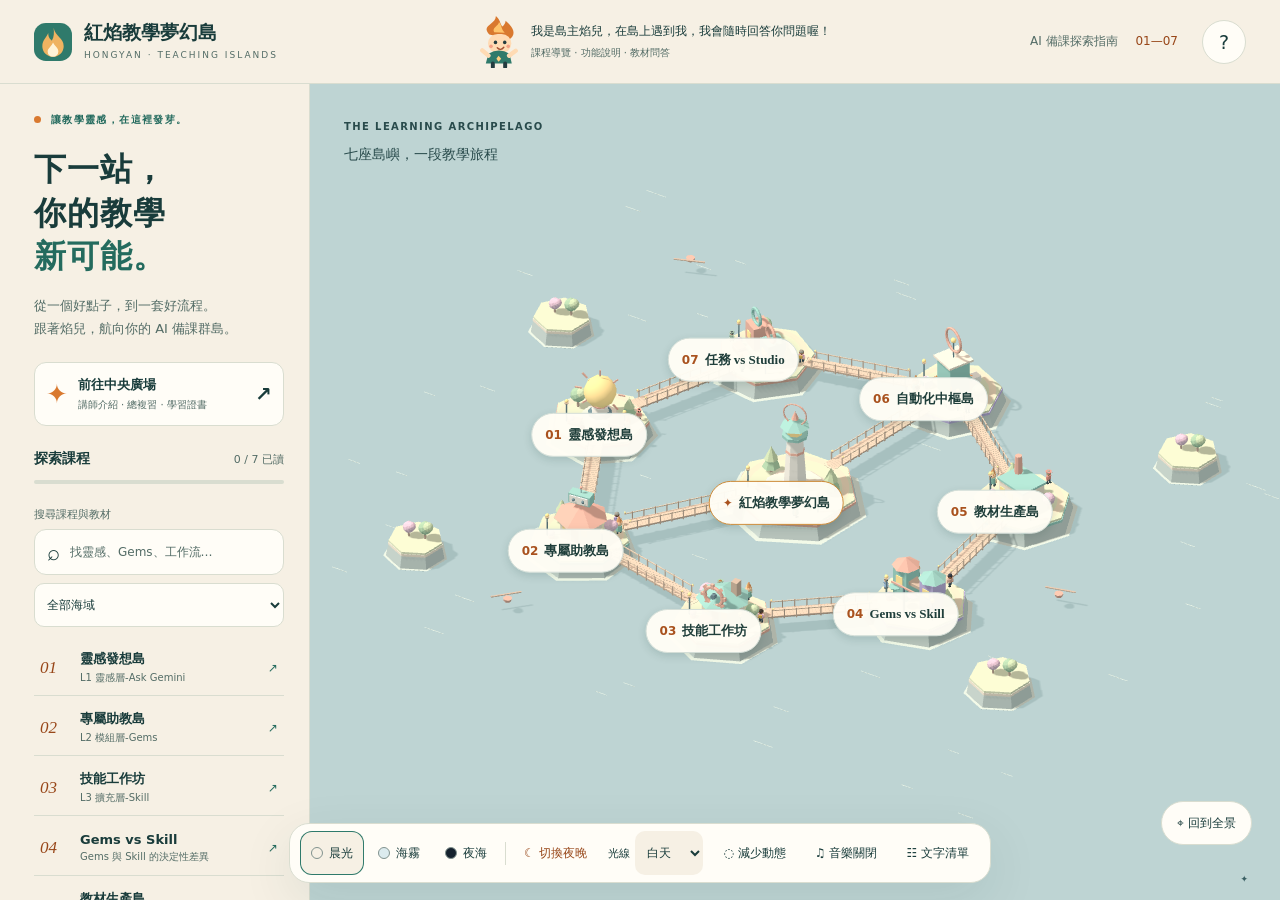
==== index.html @ a6116dcb "Move owner introduction to a non-interactive header note" ====
<!doctype html>
<html lang="zh-Hant" data-theme="morning">
<head><meta charset="utf-8"><meta name="viewport" content="width=device-width,initial-scale=1"><meta name="theme-color" content="#f6f0e4"><meta name="description" content="紅焰教學夢幻島：探索七座 AI 備課課程島，閱讀教材與完成測驗，從靈感走向自動化。"><title>紅焰教學夢幻島</title><link rel="icon" href="assets/flame.svg" type="image/svg+xml"><link rel="stylesheet" href="styles.css"><script type="importmap">{"imports":{"three":"./vendor/three.module.js"}}</script><script type="module" src="js/app.mjs"></script></head>
<body>
<a class="skip" href="#course-list">跳到課程清單</a>
<header class="header"><a class="brand" href="./" aria-label="紅焰教學夢幻島首頁"><img src="assets/flame.svg" alt="" width="38" height="38"><span>紅焰教學夢幻島<small>HONGYAN · TEACHING ISLANDS</small></span></a><div id="host-guide" class="header-host" role="note" aria-label="島主焰兒操作說明"><img src="assets/mascot.svg" alt="" width="44" height="54"><p class="host-description">我是島主焰兒，在島上遇到我，我會隨時回答你問題喔！<small>課程導覽 · 功能說明 · 教材問答</small></p></div><div class="header-actions"><span class="edition">AI 備課探索指南 <i>01—07</i></span><button id="help" class="icon-button" aria-label="操作說明">?</button></div></header>
<main class="workspace">
<aside class="rail"><div class="eyebrow"><span></span> 讓教學靈感，在這裡發芽。</div><h1>下一站，<br>你的教學<span>新可能。</span></h1><p class="intro">從一個好點子，到一套好流程。<br>跟著焰兒，航向你的 AI 備課群島。</p><button class="center-entry" data-course="center"><span class="entry-symbol">✦</span><span>前往中央廣場<small>講師介紹 · 總複習 · 學習證書</small></span><b>↗</b></button>
<div class="rail-heading"><h2>探索課程</h2><span id="read-count">0 / 7 已讀</span></div><div class="progress-track"><span id="progress-fill"></span></div>
<label class="search-label" for="search">搜尋課程與教材</label><div class="search-box"><span aria-hidden="true">⌕</span><input id="search" type="search" placeholder="找靈感、Gems、工作流…" autocomplete="off"></div><label class="sr-only" for="group">篩選海域</label><select id="group"><option value="">全部海域</option><option>靈感與助教</option><option>技能與選擇</option><option>生產與自動化</option></select>
<nav id="course-list" aria-label="課程清單" tabindex="-1"><p>正在整理航線…</p></nav><p id="search-status" class="small" role="status"></p><footer class="rail-footer"><span>© 紅焰教學</span><a href="https://www.facebook.com/moodlela" target="_blank" rel="noopener noreferrer">與紅焰聯繫 ↗</a></footer></aside>
<section class="map" aria-label="互動 3D 課程群島"><div class="map-heading"><span class="eyebrow">THE LEARNING ARCHIPELAGO</span><p>七座島嶼，一段教學旅程</p></div><div id="scene"><div id="map-status" role="status">正在升起你的教學群島…</div></div><button id="overview" class="overview">⌖ 回到全景</button><div class="map-coordinate" aria-hidden="true">EXPLORE / CREATE / CONNECT <span>✦</span></div></section>
</main>
<div class="dock" aria-label="顯示與聲音設定"><div class="theme-switch" role="group" aria-label="底色主題"><button data-theme="morning" aria-pressed="true"><i style="background:#f6f0e4"></i>晨光</button><button data-theme="mist" aria-pressed="false"><i style="background:#dcebee"></i>海霧</button><button data-theme="night" aria-pressed="false"><i style="background:#16222e"></i>夜海</button></div><span class="dock-divider"></span><label class="light-label"><span>光線</span><select id="lighting" aria-label="晝夜光線"><option value="day">白天</option><option value="dusk">黃昏</option><option value="night">夜晚</option></select></label><button id="motion" aria-pressed="false">◌ 減少動態</button><button id="music" aria-pressed="false">♫ 音樂關閉</button><button id="list-view">☷ 文字清單</button></div>
<div id="panel-scrim" hidden></div><section id="panel" role="dialog" aria-modal="true" aria-labelledby="panel-title" hidden><header class="panel-header"><div><span id="panel-kicker" class="eyebrow"></span><h2 id="panel-title"></h2></div><button id="close-panel" class="icon-button" aria-label="關閉課程面板">✕</button></header><p id="panel-intro"></p><div id="tabs" class="tabs" role="tablist" aria-label="課程內容"></div><div id="panel-content" tabindex="0"></div></section>
<dialog id="help-dialog"><button class="dialog-close icon-button" aria-label="關閉操作說明">✕</button><img src="assets/mascot.svg" width="82" alt="焰兒"><h2>嗨，我是焰兒！</h2><p>選一座島，閱讀教材，再試試隨堂測驗。你也可以從課程清單找到全部內容。</p><ul><li>滑鼠拖曳旋轉、滾輪縮放；手機用雙指縮放。</li><li>按 Esc 關閉面板，Tab 移動焦點，Enter 選取。</li><li>每課已讀、測驗達 75%，完成七課即可取得紀念證書。</li><li>進度與姓名只存在這個瀏覽器。清除瀏覽資料會刪除記錄。</li></ul><p class="notice">工具名稱與操作說明依提供教材保留原稿，未另行查證現行版本。</p></dialog>
<dialog id="certificate-dialog"><button class="dialog-close icon-button" aria-label="關閉證書">✕</button><div id="certificate-sheet"></div><div class="certificate-actions"><button id="download-certificate" class="primary">下載證書 SVG</button><button id="print-certificate">列印／另存 PDF</button></div></dialog>
<div id="toast" role="status" aria-live="polite"></div><noscript><div class="noscript">此瀏覽器未啟用 JavaScript。<a href="content.html">開啟完整文字教材</a>。</div></noscript>
</body></html>
---- styles.css ----
@charset "UTF-8";
:root{--bg:#f6f0e4;--surface:#fffdf7;--ink:#193c3b;--muted:#536c66;--line:#d9ddd0;--primary:#2f7a6b;--accent:#a9521e;--water:#bed4d3;--shadow:0 16px 52px #183d3b18;font-family:"Noto Sans TC","Microsoft JhengHei",system-ui,sans-serif;color:var(--ink);background:var(--bg);font-size:15px;color-scheme:light}
html[data-theme=mist]{--bg:#dcebee;--surface:#f5fbfb;--ink:#163c43;--muted:#4c6970;--line:#bed3d7;--water:#b0cccf}
html[data-theme=night]{--bg:#16222e;--surface:#233445;--ink:#f3f1e8;--muted:#c0cfd3;--line:#465c6c;--primary:#9ed8c6;--accent:#ffbd81;--water:#193f76;color-scheme:dark}
*{box-sizing:border-box}body{margin:0}button,input,select,textarea{font:inherit;color:inherit}button,select{min-height:44px}button,a,input,select,textarea{touch-action:manipulation}button{cursor:pointer;border:1px solid var(--line);background:var(--surface);border-radius:12px;padding:10px 15px;transition:background .16s,box-shadow .16s}button:hover{box-shadow:0 3px 12px #183d3b1c;background:var(--bg)}button:focus-visible,a:focus-visible,input:focus-visible,select:focus-visible,textarea:focus-visible,summary:focus-visible{outline:3px solid var(--accent);outline-offset:3px}button:disabled{opacity:.55;cursor:not-allowed}a{color:var(--primary);text-underline-offset:4px}h1,h2,h3,p{margin-top:0}h1,h2,.island-label{font-family:"LXGW WenKai TC","DFKai-SB","KaiTi","Microsoft JhengHei",serif}h1{font-size:36px;line-height:1.36;letter-spacing:1px;margin:21px 0 15px}h1 span{color:var(--primary)}h2{font-size:24px}h3{font-size:18px}p,li{line-height:1.8}small{display:block}button.primary{background:var(--primary);color:var(--surface);border-color:transparent;font-weight:700}html[data-theme=night] button.primary{color:#16222e}.small{font-size:12px;color:var(--muted)}.eyebrow{font-size:10px;font-weight:800;letter-spacing:1.4px;color:var(--primary)}.eyebrow>span{display:inline-block;width:7px;height:7px;background:#d9792f;border-radius:100%;margin-right:5px}.header{height:84px;padding:0 34px;display:flex;align-items:center;justify-content:space-between;border-bottom:1px solid var(--line);position:relative;z-index:3;background:var(--bg)}.brand{display:flex;gap:12px;align-items:center;text-decoration:none;color:var(--ink);font-size:19px;font-weight:800}.brand small{font:9px/2 system-ui;letter-spacing:2px;color:var(--muted)}.header-actions{display:flex;align-items:center;gap:24px}.edition{font-size:12px;color:var(--muted)}.edition i{font-style:normal;margin-left:14px;color:var(--accent)}.icon-button{width:44px;height:44px;padding:0;border-radius:50%;font-size:19px;flex-shrink:0}.workspace{display:grid;grid-template-columns:310px minmax(0,1fr);min-height:calc(100dvh - 84px);padding-bottom:90px}.rail{padding:29px 25px 12px 34px;z-index:2;background:var(--bg);border-right:1px solid var(--line)}.intro{font-size:13px;color:var(--muted)}.center-entry{display:flex;align-items:center;gap:10px;width:100%;text-align:left;padding:13px 11px;border:1px solid var(--line);margin:22px 0}.entry-symbol{font-size:26px;color:var(--accent)}.center-entry span:nth-child(2){flex:1;font-size:13px;font-weight:700}.center-entry small{font-size:10px;color:var(--muted);margin-top:4px;font-weight:400}.center-entry b{font-size:20px}.rail-heading{display:flex;align-items:center;justify-content:space-between;margin-top:24px}.rail-heading h2{font-family:inherit;font-size:14px;margin:0}.rail-heading>span{font-size:11px;color:var(--muted)}.progress-track{height:4px;background:var(--line);border-radius:6px;margin:12px 0 20px;overflow:hidden}.progress-track span{display:block;height:100%;background:#d9792f;width:0;transition:width .3s}.search-label{font-size:11px;color:var(--muted)}.search-box{display:flex;align-items:center;background:var(--surface);border:1px solid var(--line);border-radius:12px;margin:7px 0 8px;padding:0 12px;gap:8px}.search-box span{font-size:22px}.search-box input{min-height:44px;min-width:0;width:100%;border:0;background:transparent;font-size:12px;outline-offset:0}select{width:100%;border:1px solid var(--line);background:var(--surface);border-radius:10px;padding:8px;font-size:12px}#course-list{margin-top:13px}.course-entry{display:flex;width:100%;text-align:left;align-items:center;gap:11px;margin:4px 0;padding:8px 6px;border:0;background:transparent;border-bottom:1px solid var(--line);border-radius:0;min-height:56px}.course-entry .num{width:29px;color:var(--accent);font:italic 17px Georgia}.course-entry .course-name{font-size:13px;font-weight:700;flex:1}.course-entry small{font-size:10px;color:var(--muted);font-weight:400;margin-top:3px}.course-entry .visited{font-size:12px;color:var(--primary)}.rail-footer{display:flex;justify-content:space-between;font-size:10px;color:var(--muted);margin-top:20px}.rail-footer a{font-size:10px}.map{position:relative;min-height:640px;background:var(--water);overflow:hidden}.map-heading{position:absolute;top:32px;left:34px;z-index:1;pointer-events:none}.map-heading p{font-size:14px;margin:8px 0;color:#294b4c}.map-heading .eyebrow{color:#294b4c}html[data-theme=night] .map-heading p,html[data-theme=night] .map-heading .eyebrow{color:#e7edf0}#scene{position:absolute;inset:0}#scene canvas{display:block;touch-action:none}.map-guide{position:absolute;bottom:44px;left:28px;display:flex;gap:8px;align-items:center;z-index:1;pointer-events:none}.map-guide p{font-size:12px;background:var(--surface);padding:10px 15px;border-radius:16px;margin:0;box-shadow:var(--shadow)}.map-guide small{font-size:10px;color:var(--muted)}.overview{position:absolute;bottom:55px;right:28px;z-index:1;border-radius:30px;font-size:12px}.map-coordinate{position:absolute;bottom:16px;left:34px;right:30px;font:9px system-ui;letter-spacing:2px;color:#395e62;display:flex;justify-content:space-between}html[data-theme=night] .map-coordinate{color:#d8e5ef}#map-status{position:absolute;left:20px;right:20px;top:46%;text-align:center;z-index:1;color:var(--ink);font-size:14px;background:var(--surface);border-radius:18px;padding:18px}.island-label{min-height:44px;padding:9px 13px;white-space:nowrap;background:#fffdf5f5;color:#203f3b;border:1px solid #d4ded7;border-radius:28px;box-shadow:0 3px 8px #143d3926;font-size:13px;font-weight:800;pointer-events:auto;position:relative}.island-label b{color:#a9521e;font-family:system-ui;font-size:12px;margin-right:6px}.island-label.selected{background:#2f7a6b;color:#fff;box-shadow:0 0 0 4px #fff8}.island-label.selected b{color:#ffe1a2}.island-label.center{border-color:#cd8b3a}.dock{position:fixed;bottom:17px;left:50%;transform:translateX(-50%);display:flex;align-items:center;gap:7px;padding:7px 10px;background:var(--surface);border:1px solid var(--line);border-radius:20px;z-index:4;box-shadow:var(--shadow);white-space:nowrap}.dock button{border:0;background:transparent;font-size:12px;padding:8px 11px;min-height:44px}.dock button[aria-pressed=true]{background:var(--bg);box-shadow:inset 0 0 0 1px var(--primary)}.theme-switch{display:flex;gap:3px}.theme-switch i{display:inline-block;width:12px;height:12px;border:1px solid #81928e;border-radius:50%;vertical-align:middle;margin-right:6px}.dock-divider{height:23px;width:1px;background:var(--line)}.light-label{display:flex;align-items:center;gap:5px;font-size:11px;padding:0 3px}.light-label select{width:68px;border:0;background:var(--bg)}.dock #day-toggle{color:var(--accent)}#panel-scrim{position:fixed;inset:0;background:#122a3355;z-index:9;backdrop-filter:blur(3px)}#panel{position:fixed;right:18px;top:18px;bottom:18px;width:min(640px,calc(100% - 36px));z-index:10;background:var(--surface);box-shadow:0 20px 90px #102c3e44;border:1px solid var(--line);border-radius:25px;padding:24px;display:flex;flex-direction:column;overflow:hidden}#panel[hidden],#panel-scrim[hidden]{display:none}.panel-header{display:flex;align-items:flex-start;gap:15px;justify-content:space-between}.panel-header h2{margin:9px 0 10px;font-size:28px}#panel-intro{font-size:13px;color:var(--muted);margin-bottom:16px;flex-shrink:0}.tabs{display:flex;border-bottom:1px solid var(--line);flex-shrink:0;margin-bottom:8px}.tabs button{flex:1;border:0;border-radius:0;background:transparent;font-size:14px}.tabs button[aria-selected=true]{color:var(--primary);border-bottom:3px solid var(--primary);font-weight:800}#panel-content{overflow-y:auto;overscroll-behavior:contain;flex:1;padding:17px 5px 35px;scrollbar-gutter:stable}.content-block{padding:17px 0;border-bottom:1px solid var(--line);scroll-margin-top:10px}.content-block h3{margin-bottom:10px}.content-block p{font-size:14px;margin:0}.notice{background:var(--bg);border-left:3px solid var(--accent);border-radius:3px 12px 12px 3px;padding:13px 15px;font-size:12px;line-height:1.8;margin:12px 0 20px}.tag{display:inline-block;color:var(--accent);font-size:11px;margin-bottom:8px}.content-links{list-style:none;padding:0;margin:14px 0}.content-links a{display:block;border:1px solid var(--line);border-radius:10px;padding:12px 14px;margin:7px 0;font-size:13px;min-height:44px}.prompt{background:var(--bg);border:1px solid var(--line);border-radius:14px;padding:15px;margin:14px 0}.prompt pre{font:12px/1.9 "Microsoft JhengHei",sans-serif;white-space:pre-wrap;word-break:break-word;margin:0 0 10px}.prompt button{font-size:12px}.action-row{display:flex;flex-wrap:wrap;gap:9px;margin-top:20px}.worksheet-label{display:block;margin:20px 0;font-size:14px;line-height:1.8}.worksheet-label textarea{display:block;resize:vertical;width:100%;min-height:110px;padding:12px;border:1px solid var(--line);background:var(--bg);border-radius:12px;margin-top:10px;font-size:14px}.quiz-question{border:1px solid var(--line);border-radius:16px;padding:18px;margin:15px 0}.quiz-question legend{font-size:14px;font-weight:700;padding:0 6px}.option{display:flex;align-items:flex-start;gap:9px;padding:12px 8px;margin:3px 0;font-size:13px;line-height:1.6;border-radius:8px;cursor:pointer;min-height:44px}.option:hover{background:var(--bg)}.option input{margin-top:4px;accent-color:var(--primary);width:17px;height:17px;flex-shrink:0}.answer-explanation{background:var(--bg);padding:12px;border-radius:10px;font-size:13px;margin-top:10px}.answer-explanation.bad{border-left:3px solid #ad4c37}.answer-explanation.good{border-left:3px solid var(--primary)}.quiz-result{padding:18px;background:var(--bg);border:1px solid var(--line);border-radius:13px;font-weight:700}.speaker{display:grid;grid-template-columns:135px 1fr;gap:20px;margin:20px 0}.speaker img{width:100%;border-radius:18px}.speaker h3{margin:4px 0 8px;font-size:24px}.speaker p{font-size:13px}.speaker-detail h4{color:var(--primary);margin-bottom:8px}.speaker-detail p,.speaker-detail li{font-size:13px}.speaker-detail ul{padding-left:20px}.progress-item{display:flex;align-items:center;justify-content:space-between;gap:10px;padding:12px 0;border-bottom:1px solid var(--line);font-size:13px}.progress-item small{color:var(--muted);font-size:11px}.progress-item button{font-size:12px}.certificate-box{border:1px solid var(--line);border-radius:14px;padding:17px;margin:22px 0}.certificate-box input{min-height:44px;border:1px solid var(--line);border-radius:9px;padding:10px;width:100%;background:var(--bg);margin:10px 0}.danger{color:#ad4c37}html[data-theme=night] .danger{color:#ffb3a2}table{border-collapse:collapse;width:100%;font-size:12px;line-height:1.8;margin:20px 0}th,td{border:1px solid var(--line);padding:10px;text-align:left}th{background:var(--bg)}dialog{color:var(--ink);background:var(--surface);border:1px solid var(--line);border-radius:24px;padding:28px;max-width:min(620px,calc(100vw - 28px));max-height:90dvh;overflow:auto;box-shadow:var(--shadow)}dialog::backdrop{background:#122a3377;backdrop-filter:blur(4px)}dialog h2{margin-top:15px}dialog p,dialog li{font-size:14px}.dialog-close{float:right}.certificate-paper{text-align:center;padding:40px 26px;background:#fffaf0;color:#193c3b;border:8px double #b99050;min-height:400px}.certificate-paper h2{font-size:30px}.certificate-paper .recipient{font-size:30px;margin:30px 0 15px}.certificate-paper p{font-size:14px}.certificate-paper small{font-size:11px;margin-top:25px}.certificate-actions{display:flex;gap:10px;margin-top:15px}#certificate-dialog{max-width:min(850px,calc(100vw - 28px));width:850px}#toast{position:fixed;bottom:100px;left:50%;transform:translateX(-50%);background:var(--ink);color:var(--surface);border-radius:12px;padding:13px 20px;font-size:13px;z-index:30;max-width:90%;display:none;box-shadow:var(--shadow)}#toast.visible{display:block}.sr-only{position:absolute;width:1px;height:1px;overflow:hidden;clip-path:inset(50%);white-space:nowrap}.skip{position:fixed;top:-100px;left:20px;z-index:99;background:var(--surface);padding:12px}.skip:focus{top:10px}.noscript{position:fixed;top:90px;left:20px;right:20px;z-index:5;background:var(--surface);padding:20px;border:1px solid var(--line)}.list-dialog{width:520px}.list-dialog details{border:1px solid var(--line);border-radius:14px;margin:10px 0;overflow:hidden}.list-dialog summary{min-height:52px;padding:15px;cursor:pointer;background:var(--bg);font-weight:700;font-size:14px}.list-dialog details button{width:100%;border:0;border-top:1px solid var(--line);border-radius:0;text-align:left;font-size:13px;display:flex;align-items:center;gap:12px;padding:12px 15px}.topic-num{background:#a9521e;color:#fff;display:inline-flex;align-items:center;justify-content:center;width:27px;height:27px;border-radius:50%;flex-shrink:0}.list-dialog .search-box{margin:12px 0 16px}.list-dialog .search-box input{font-size:14px}.no-results{padding:20px;color:var(--muted)}
@media(min-width:651px){.workspace{height:calc(100dvh - 84px);min-height:0;padding-bottom:0}.rail{overflow-y:auto;padding-bottom:110px}.map{min-height:0}.map-guide{bottom:105px}h1{font-size:32px}h1 span{display:block}}
@media(min-width:1500px){.workspace{grid-template-columns:340px minmax(0,1fr)}.rail{padding-left:40px;padding-right:30px}h1{font-size:36px}}
@media(max-width:1000px){.header{padding:0 22px}.workspace{grid-template-columns:265px minmax(0,1fr)}.rail{padding:25px 18px}h1{font-size:30px}.edition{display:none}.map-heading{left:22px;top:25px}.map-guide{left:12px;bottom:95px}.overview{right:15px;bottom:35px}.map-coordinate{display:none}.dock{gap:2px;padding:6px;bottom:12px}.dock button{padding:8px;font-size:11px}.light-label span{display:none}}
@media(max-width:650px){.header{height:72px;padding:0 15px}.brand{font-size:15px;gap:9px}.brand img{width:33px;height:33px}.brand small{font-size:7px;letter-spacing:1.4px}.header-actions{gap:0}.header .icon-button{width:44px}.workspace{display:flex;flex-direction:column;padding-bottom:160px}.map{order:0;height:54dvh;min-height:420px;border-bottom:1px solid var(--line)}.rail{order:1;padding:24px 20px;border:0}.rail>h1{font-size:29px;margin:12px 0}.rail>h1 br{display:none}.rail>h1 span{margin-left:6px}.intro{font-size:13px}.map-heading{top:18px;left:18px}.map-heading .eyebrow{font-size:8px}.map-heading p{font-size:12px;margin-top:5px}.map-guide{bottom:14px;left:12px;gap:0}.map-guide img{width:43px;height:50px}.map-guide p{padding:8px 10px;font-size:10px}.map-guide small{font-size:8px}.overview{bottom:18px;right:10px;font-size:10px;padding:8px 10px}.island-label{font-size:11px;padding:9px 10px;min-height:44px}.island-label b{font-size:10px}.dock{bottom:max(8px,env(safe-area-inset-bottom));width:calc(100% - 20px);flex-wrap:wrap;justify-content:center;border-radius:18px;gap:1px;padding:5px}.dock .theme-switch{flex:1;justify-content:center}.dock button{padding:7px 9px;font-size:11px}.dock-divider{display:none}.light-label select{font-size:11px;width:62px}#panel{bottom:0;top:auto;left:0;right:0;width:100%;max-height:91dvh;height:91dvh;border-radius:24px 24px 0 0;padding:20px 16px;padding-bottom:env(safe-area-inset-bottom)}.panel-header h2{font-size:25px}.tabs button{padding:9px 5px}.speaker{grid-template-columns:95px 1fr;gap:14px}.speaker h3{font-size:22px}.speaker-detail li{font-size:13px}.certificate-paper{padding:28px 10px}.certificate-paper h2{font-size:24px}.certificate-actions{flex-direction:column}.progress-item{font-size:12px}.content-block p{font-size:14px}#toast{bottom:135px;width:max-content;max-width:90vw}.list-dialog{padding:22px 16px}.list-dialog h2{font-size:25px}}
:root{--primary-text:#246b5e;--accent:#d9792f;--accent-text:#984719}html[data-theme=night]{--primary-text:#9ed8c6;--accent-text:#ffbd81}a,h1 span,.eyebrow,.course-entry .visited,.tabs button[aria-selected=true],.speaker-detail h4{color:var(--primary-text)}.tag,.course-entry .num,.edition i,.dock #day-toggle{color:var(--accent-text)}.brand{color:var(--ink)}.map-heading .eyebrow{color:#294b4c}html[data-theme=night] .map-heading .eyebrow{color:#e7edf0}
button:focus-visible,a:focus-visible,input:focus-visible,select:focus-visible,textarea:focus-visible,summary:focus-visible{outline-color:var(--accent-text)}
#scene{z-index:0}input::placeholder,textarea::placeholder{color:var(--muted);opacity:1}
@media(max-width:650px){.rail>h1 span{display:block;margin-left:0}}
@media(prefers-reduced-motion:reduce){*,*::before,*::after{scroll-behavior:auto!important;transition:none!important;animation:none!important}}html[data-reduced=true] *,html[data-reduced=true] *::before{transition:none!important;animation:none!important}
@media print{body>*{display:none!important}body:has(#certificate-dialog[open]) #certificate-dialog{display:block!important;position:static;width:100%;max-width:none;max-height:none;border:0;padding:0;margin:0;background:white}#certificate-dialog .dialog-close,.certificate-actions{display:none!important}.certificate-paper{min-height:80vh;page-break-inside:avoid}body:has(#certificate-dialog[open]){background:white}@page{size:A4 landscape;margin:15mm}}
.host-bubble{display:block;background:var(--surface);padding:12px 16px;border-radius:16px;box-shadow:var(--shadow);font-size:12px;line-height:1.8}.host-bubble small{font-size:10px;color:var(--muted)}.host-dialog{width:560px;padding:24px}.host-dialog[open]{display:flex;flex-direction:column}.host-dialog>.dialog-close{position:absolute;right:18px;top:18px}.host-heading{display:flex;gap:12px;align-items:center;padding-right:36px;flex-shrink:0}.host-heading h2{margin:7px 0;font-size:26px}.host-heading p{font-size:12px;color:var(--muted);margin:0}.host-note{font-size:11px;margin:13px 0;line-height:1.8}.host-messages{overflow-y:auto;overscroll-behavior:contain;min-height:180px;max-height:36dvh;padding:10px 5px;border-top:1px solid var(--line);border-bottom:1px solid var(--line)}.host-message{border-radius:14px;padding:13px 15px;margin:9px 0;background:var(--bg);max-width:96%}.host-message strong{font-size:11px;color:var(--primary-text)}.host-message p{font-size:13px;margin:7px 0 0;overflow-wrap:anywhere}.host-message.user{margin-left:auto;background:var(--primary);color:var(--surface);max-width:85%}.host-message.user strong{color:var(--surface)}html[data-theme=night] .host-message.user,html[data-theme=night] .host-message.user strong{color:#16222e}.host-sources{display:flex;gap:6px;flex-wrap:wrap;margin-top:12px}.host-sources button{font-size:12px;padding:8px 10px;min-height:44px}.host-suggestions{display:flex;gap:5px;flex-wrap:wrap;padding:12px 0}.host-suggestions button{font-size:11px;padding:6px 10px;min-height:44px}#host-form{display:flex;gap:8px;flex-shrink:0}#host-form input{min-width:0;flex:1;border:1px solid var(--line);background:var(--bg);border-radius:12px;padding:12px;font-size:13px;min-height:46px}
@media(max-width:650px){.host-bubble{font-size:10px;padding:9px 10px}.host-bubble small{font-size:8px}.host-dialog{padding:20px 16px;max-height:93dvh}.host-heading img{width:48px;height:58px}.host-heading h2{font-size:23px}.host-heading .eyebrow{font-size:9px}.host-heading p{font-size:10px}.host-messages{max-height:38dvh;min-height:150px}.host-suggestions{gap:4px}.host-suggestions button{font-size:10px;padding:7px 8px}#host-form input{font-size:12px;padding:10px}}
.host-bubble{max-width:285px;white-space:normal}.person-label{position:relative;pointer-events:auto;min-width:44px;width:44px;min-height:44px;height:44px;border:0;padding:0;background:transparent;box-shadow:none;font-size:10px;display:flex;align-items:center;justify-content:center;color:#214b48;cursor:pointer}.person-label:hover{background:transparent;box-shadow:none}.person-label>span{display:block;background:#fffcf2f5;border:1px solid #87aaa0;border-radius:10px;padding:5px 7px;line-height:1.2;white-space:nowrap;box-shadow:0 2px 5px #224e4220}.person-label>span::after{content:'';position:absolute;left:20px;bottom:4px;border:4px solid transparent;border-top-color:#87aaa0}.person-label.island-host>span{background:#fff0d6;border-color:#be783f;color:#75431e}.person-label.island-host>span::before{content:'✦ ';color:#a65422}.person-label.island-host>span::after{border-top-color:#be783f}.resident-dialog{width:490px}.resident-dialog>.dialog-close{float:right}.resident-heading{display:flex;gap:15px;align-items:center;margin:25px 0}.resident-heading h2{margin:0 0 7px}.resident-heading p{margin:0;font-size:12px;color:var(--muted)}#resident-avatar{display:flex;align-items:center;justify-content:center;width:62px;height:62px;border-radius:22px;background:#d8ebe3;color:#275d51;font-size:27px;font-family:serif}#resident-concept{font-size:23px;color:var(--primary-text)}#resident-text{font-size:15px;line-height:2}#resident-source{margin:22px 0}
@media(max-width:650px){.map{height:76dvh;min-height:590px}.host-bubble{max-width:205px}.person-label{font-size:10px}.person-label>span{padding:5px}.resident-dialog{padding:24px 19px}.resident-heading{gap:12px}.resident-heading h2{font-size:25px}}
.building-label{position:relative;pointer-events:auto;min-height:44px;width:78px;background:transparent;border:0;padding:0;display:flex;align-items:center;justify-content:center;font-size:12px;color:#21584d}.building-label>span{padding:7px 12px;border:1px solid #7da99b;border-radius:18px;background:#fffdf1ed;box-shadow:0 3px 12px #254c4d22}.building-label:hover{background:transparent;box-shadow:none}.building-label:hover>span{background:#e5f4e9}.map-heading.focused p{font-family:"LXGW WenKai TC","DFKai-SB",serif;font-size:27px;font-weight:800;margin-bottom:4px}#focus-hint{font-size:11px;line-height:1.8;color:#294b4c;max-width:350px}html[data-theme=night] #focus-hint{color:#e7edf0}@media(max-width:650px){.map-heading.focused p{font-size:23px}.map-heading.focused .eyebrow{font-size:8px}#focus-hint{font-size:9px;max-width:300px}}
.header{display:grid;grid-template-columns:auto minmax(0,1fr) auto;gap:20px}.header-host{display:flex;align-items:center;justify-self:center;gap:10px;max-width:570px;min-width:0;cursor:default}.header-host img{width:44px;height:54px;object-fit:contain;flex-shrink:0}.host-description{font-size:12px;line-height:1.65;margin:0;color:var(--ink)}.host-description small{font-size:10px;color:var(--muted);line-height:1.6;margin-top:3px}.header-actions{justify-self:end}@media(min-width:651px) and (max-width:1050px){.header{gap:14px}.host-description{font-size:11px}.header-host{gap:7px}.header-host img{width:36px;height:46px}.host-description small{font-size:9px}}@media(max-width:650px){.header{height:auto;min-height:72px;padding:12px 15px;grid-template-columns:minmax(0,1fr) 44px;gap:5px 10px}.brand{grid-column:1;grid-row:1}.header-actions{grid-column:2;grid-row:1}.header-host{grid-column:1 / -1;grid-row:2;justify-self:stretch;max-width:none;gap:9px;padding:4px 0 1px}.header-host img{width:36px;height:44px}.host-description{font-size:11px;line-height:1.65}.host-description small{font-size:9px;margin-top:1px}}
@media(max-width:650px){.overview{bottom:64px}}
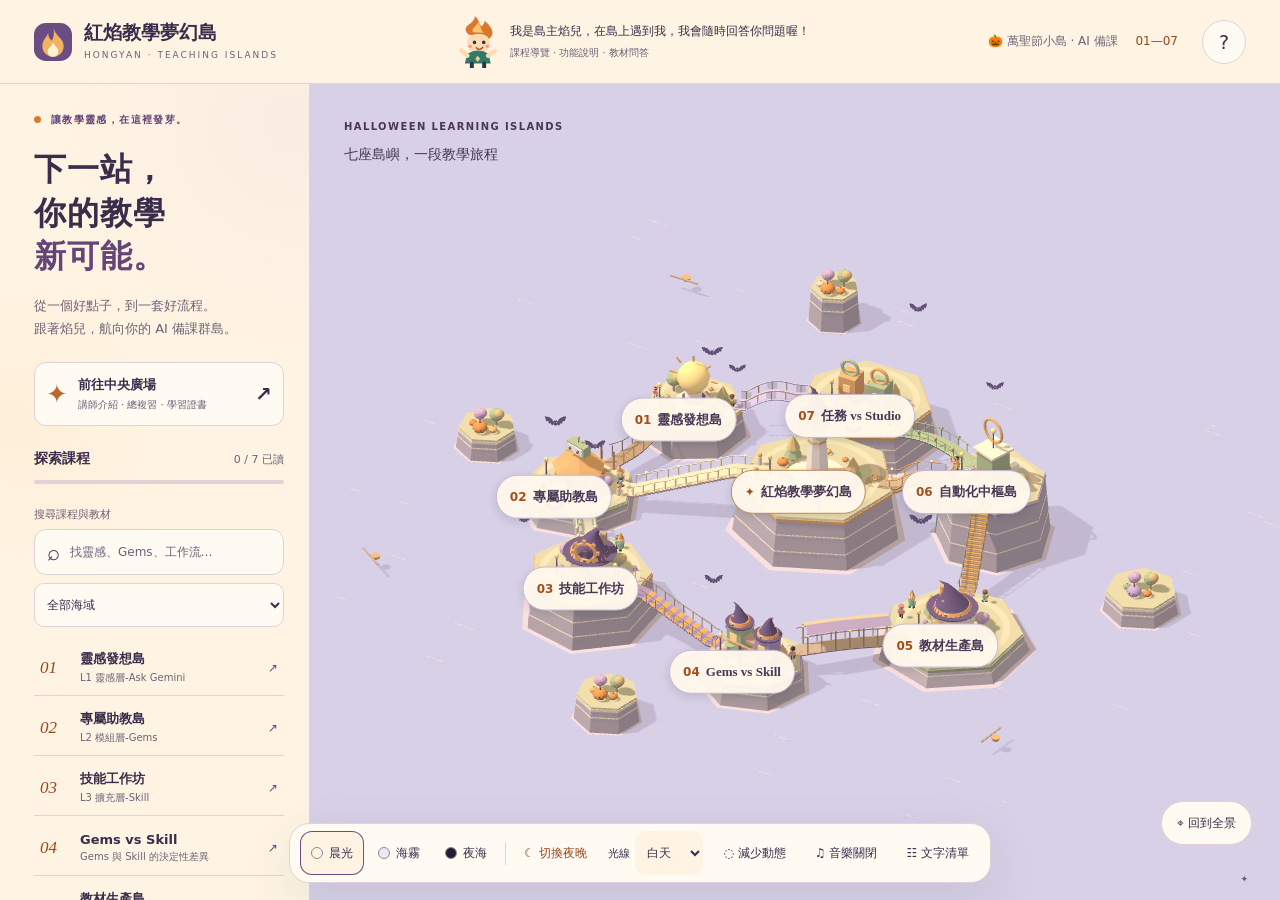
==== commit c968248f: "Add Halloween islands with varied terrain and nine unique bridges" ====
--- a/index.html
+++ b/index.html
@@ -3,15 +3,15 @@
 <head><meta charset="utf-8"><meta name="viewport" content="width=device-width,initial-scale=1"><meta name="theme-color" content="#f6f0e4"><meta name="description" content="紅焰教學夢幻島：探索七座 AI 備課課程島，閱讀教材與完成測驗，從靈感走向自動化。"><title>紅焰教學夢幻島</title><link rel="icon" href="assets/flame.svg" type="image/svg+xml"><link rel="stylesheet" href="styles.css"><script type="importmap">{"imports":{"three":"./vendor/three.module.js"}}</script><script type="module" src="js/app.mjs"></script></head>
 <body>
 <a class="skip" href="#course-list">跳到課程清單</a>
-<header class="header"><a class="brand" href="./" aria-label="紅焰教學夢幻島首頁"><img src="assets/flame.svg" alt="" width="38" height="38"><span>紅焰教學夢幻島<small>HONGYAN · TEACHING ISLANDS</small></span></a><div id="host-guide" class="header-host" role="note" aria-label="島主焰兒操作說明"><img src="assets/mascot.svg" alt="" width="44" height="54"><p class="host-description">我是島主焰兒，在島上遇到我，我會隨時回答你問題喔！<small>課程導覽 · 功能說明 · 教材問答</small></p></div><div class="header-actions"><span class="edition">AI 備課探索指南 <i>01—07</i></span><button id="help" class="icon-button" aria-label="操作說明">?</button></div></header>
+<header class="header"><a class="brand" href="./" aria-label="紅焰教學夢幻島首頁"><img src="assets/flame.svg" alt="" width="38" height="38"><span>紅焰教學夢幻島<small>HONGYAN · TEACHING ISLANDS</small></span></a><div id="host-guide" class="header-host" role="note" aria-label="島主焰兒操作說明"><img src="assets/mascot.svg" alt="" width="44" height="54"><p class="host-description">我是島主焰兒，在島上遇到我，我會隨時回答你問題喔！<small>課程導覽 · 功能說明 · 教材問答</small></p></div><div class="header-actions"><span class="edition">🎃 萬聖節小島 · AI 備課 <i>01—07</i></span><button id="help" class="icon-button" aria-label="操作說明">?</button></div></header>
 <main class="workspace">
 <aside class="rail"><div class="eyebrow"><span></span> 讓教學靈感，在這裡發芽。</div><h1>下一站，<br>你的教學<span>新可能。</span></h1><p class="intro">從一個好點子，到一套好流程。<br>跟著焰兒，航向你的 AI 備課群島。</p><button class="center-entry" data-course="center"><span class="entry-symbol">✦</span><span>前往中央廣場<small>講師介紹 · 總複習 · 學習證書</small></span><b>↗</b></button>
 <div class="rail-heading"><h2>探索課程</h2><span id="read-count">0 / 7 已讀</span></div><div class="progress-track"><span id="progress-fill"></span></div>
 <label class="search-label" for="search">搜尋課程與教材</label><div class="search-box"><span aria-hidden="true">⌕</span><input id="search" type="search" placeholder="找靈感、Gems、工作流…" autocomplete="off"></div><label class="sr-only" for="group">篩選海域</label><select id="group"><option value="">全部海域</option><option>靈感與助教</option><option>技能與選擇</option><option>生產與自動化</option></select>
 <nav id="course-list" aria-label="課程清單" tabindex="-1"><p>正在整理航線…</p></nav><p id="search-status" class="small" role="status"></p><footer class="rail-footer"><span>© 紅焰教學</span><a href="https://www.facebook.com/moodlela" target="_blank" rel="noopener noreferrer">與紅焰聯繫 ↗</a></footer></aside>
-<section class="map" aria-label="互動 3D 課程群島"><div class="map-heading"><span class="eyebrow">THE LEARNING ARCHIPELAGO</span><p>七座島嶼，一段教學旅程</p></div><div id="scene"><div id="map-status" role="status">正在升起你的教學群島…</div></div><button id="overview" class="overview">⌖ 回到全景</button><div class="map-coordinate" aria-hidden="true">EXPLORE / CREATE / CONNECT <span>✦</span></div></section>
+<section class="map" aria-label="互動 3D 課程群島"><div class="map-heading"><span class="eyebrow">HALLOWEEN LEARNING ISLANDS</span><p>七座島嶼，一段教學旅程</p></div><div id="scene"><div id="map-status" role="status">正在升起你的教學群島…</div></div><button id="overview" class="overview">⌖ 回到全景</button><div class="map-coordinate" aria-hidden="true">EXPLORE / CREATE / CONNECT <span>✦</span></div></section>
 </main>
-<div class="dock" aria-label="顯示與聲音設定"><div class="theme-switch" role="group" aria-label="底色主題"><button data-theme="morning" aria-pressed="true"><i style="background:#f6f0e4"></i>晨光</button><button data-theme="mist" aria-pressed="false"><i style="background:#dcebee"></i>海霧</button><button data-theme="night" aria-pressed="false"><i style="background:#16222e"></i>夜海</button></div><span class="dock-divider"></span><label class="light-label"><span>光線</span><select id="lighting" aria-label="晝夜光線"><option value="day">白天</option><option value="dusk">黃昏</option><option value="night">夜晚</option></select></label><button id="motion" aria-pressed="false">◌ 減少動態</button><button id="music" aria-pressed="false">♫ 音樂關閉</button><button id="list-view">☷ 文字清單</button></div>
+<div class="dock" aria-label="顯示與聲音設定"><div class="theme-switch" role="group" aria-label="底色主題"><button data-theme="morning" aria-pressed="true"><i style="background:#fff4e3"></i>晨光</button><button data-theme="mist" aria-pressed="false"><i style="background:#efe7f6"></i>海霧</button><button data-theme="night" aria-pressed="false"><i style="background:#231d36"></i>夜海</button></div><span class="dock-divider"></span><label class="light-label"><span>光線</span><select id="lighting" aria-label="晝夜光線"><option value="day">白天</option><option value="dusk">黃昏</option><option value="night">夜晚</option></select></label><button id="motion" aria-pressed="false">◌ 減少動態</button><button id="music" aria-pressed="false">♫ 音樂關閉</button><button id="list-view">☷ 文字清單</button></div>
 <div id="panel-scrim" hidden></div><section id="panel" role="dialog" aria-modal="true" aria-labelledby="panel-title" hidden><header class="panel-header"><div><span id="panel-kicker" class="eyebrow"></span><h2 id="panel-title"></h2></div><button id="close-panel" class="icon-button" aria-label="關閉課程面板">✕</button></header><p id="panel-intro"></p><div id="tabs" class="tabs" role="tablist" aria-label="課程內容"></div><div id="panel-content" tabindex="0"></div></section>
 <dialog id="help-dialog"><button class="dialog-close icon-button" aria-label="關閉操作說明">✕</button><img src="assets/mascot.svg" width="82" alt="焰兒"><h2>嗨，我是焰兒！</h2><p>選一座島，閱讀教材，再試試隨堂測驗。你也可以從課程清單找到全部內容。</p><ul><li>滑鼠拖曳旋轉、滾輪縮放；手機用雙指縮放。</li><li>按 Esc 關閉面板，Tab 移動焦點，Enter 選取。</li><li>每課已讀、測驗達 75%，完成七課即可取得紀念證書。</li><li>進度與姓名只存在這個瀏覽器。清除瀏覽資料會刪除記錄。</li></ul><p class="notice">工具名稱與操作說明依提供教材保留原稿，未另行查證現行版本。</p></dialog>
 <dialog id="certificate-dialog"><button class="dialog-close icon-button" aria-label="關閉證書">✕</button><div id="certificate-sheet"></div><div class="certificate-actions"><button id="download-certificate" class="primary">下載證書 SVG</button><button id="print-certificate">列印／另存 PDF</button></div></dialog>
--- a/styles.css
+++ b/styles.css
@@ -20,3 +20,4 @@
 .building-label{position:relative;pointer-events:auto;min-height:44px;width:78px;background:transparent;border:0;padding:0;display:flex;align-items:center;justify-content:center;font-size:12px;color:#21584d}.building-label>span{padding:7px 12px;border:1px solid #7da99b;border-radius:18px;background:#fffdf1ed;box-shadow:0 3px 12px #254c4d22}.building-label:hover{background:transparent;box-shadow:none}.building-label:hover>span{background:#e5f4e9}.map-heading.focused p{font-family:"LXGW WenKai TC","DFKai-SB",serif;font-size:27px;font-weight:800;margin-bottom:4px}#focus-hint{font-size:11px;line-height:1.8;color:#294b4c;max-width:350px}html[data-theme=night] #focus-hint{color:#e7edf0}@media(max-width:650px){.map-heading.focused p{font-size:23px}.map-heading.focused .eyebrow{font-size:8px}#focus-hint{font-size:9px;max-width:300px}}
 .header{display:grid;grid-template-columns:auto minmax(0,1fr) auto;gap:20px}.header-host{display:flex;align-items:center;justify-self:center;gap:10px;max-width:570px;min-width:0;cursor:default}.header-host img{width:44px;height:54px;object-fit:contain;flex-shrink:0}.host-description{font-size:12px;line-height:1.65;margin:0;color:var(--ink)}.host-description small{font-size:10px;color:var(--muted);line-height:1.6;margin-top:3px}.header-actions{justify-self:end}@media(min-width:651px) and (max-width:1050px){.header{gap:14px}.host-description{font-size:11px}.header-host{gap:7px}.header-host img{width:36px;height:46px}.host-description small{font-size:9px}}@media(max-width:650px){.header{height:auto;min-height:72px;padding:12px 15px;grid-template-columns:minmax(0,1fr) 44px;gap:5px 10px}.brand{grid-column:1;grid-row:1}.header-actions{grid-column:2;grid-row:1}.header-host{grid-column:1 / -1;grid-row:2;justify-self:stretch;max-width:none;gap:9px;padding:4px 0 1px}.header-host img{width:36px;height:44px}.host-description{font-size:11px;line-height:1.65}.host-description small{font-size:9px;margin-top:1px}}
 @media(max-width:650px){.overview{bottom:64px}}
+:root{--bg:#fff4e3;--surface:#fffaf2;--ink:#392d4b;--muted:#6e6177;--line:#e2d2d6;--primary:#6b4d84;--primary-text:#654578;--accent:#ed9d50;--accent-text:#984719;--water:#d7d0e7}html[data-theme=mist]{--bg:#efe7f6;--surface:#fbf8fe;--ink:#392d4b;--muted:#6c5c78;--line:#d8c9e1;--primary:#6b4d84;--primary-text:#654578;--accent:#ed9d50;--accent-text:#984719;--water:#c8bddc}html[data-theme=night]{--bg:#231d36;--surface:#332a48;--ink:#fff3dc;--muted:#d4c4df;--line:#655673;--primary:#d6b5ef;--primary-text:#e0bff6;--accent:#ffc479;--accent-text:#ffd399;--water:#33284f}.island-label{background:#fff8edf5;color:#493756;border-color:#c7b6ce}.island-label b{color:#a64e1b}.island-label.selected{background:#6b4d84;color:#fff}.island-label.selected b{color:#ffe0a2}.island-label.center{border-color:#bd8755}.building-label{color:#573a6e}.building-label>span{border-color:#b699c7;background:#fff8efed}.building-label:hover>span{background:#f0e1f6}.person-label{color:#4a395c}.person-label>span{border-color:#baa6c7;background:#fff8edf5}.person-label>span::after{border-top-color:#baa6c7}.person-label.island-host>span{background:#ffe9c7;border-color:#b27a43;color:#75431e}.map-heading p,.map-heading .eyebrow,#focus-hint{color:#493756}.map-coordinate{color:#655572}html[data-theme=night] .map-heading p,html[data-theme=night] .map-heading .eyebrow,html[data-theme=night] #focus-hint,html[data-theme=night] .map-coordinate{color:#f2e2f4}.progress-track span{background:#d98743}.entry-symbol{color:#b86a30}#resident-avatar{background:#eadcf0;color:#684779}.header-host .host-description{color:var(--ink)}.center-entry:hover{border-color:#bca1cc}.rail{background-image:radial-gradient(circle at 95% 5%,#c9acd519,transparent 30%),radial-gradient(circle at 5% 42%,#efaf6714,transparent 32%)}html[data-theme=night] .rail{background-image:radial-gradient(circle at 95% 5%,#b191d01a,transparent 33%)}
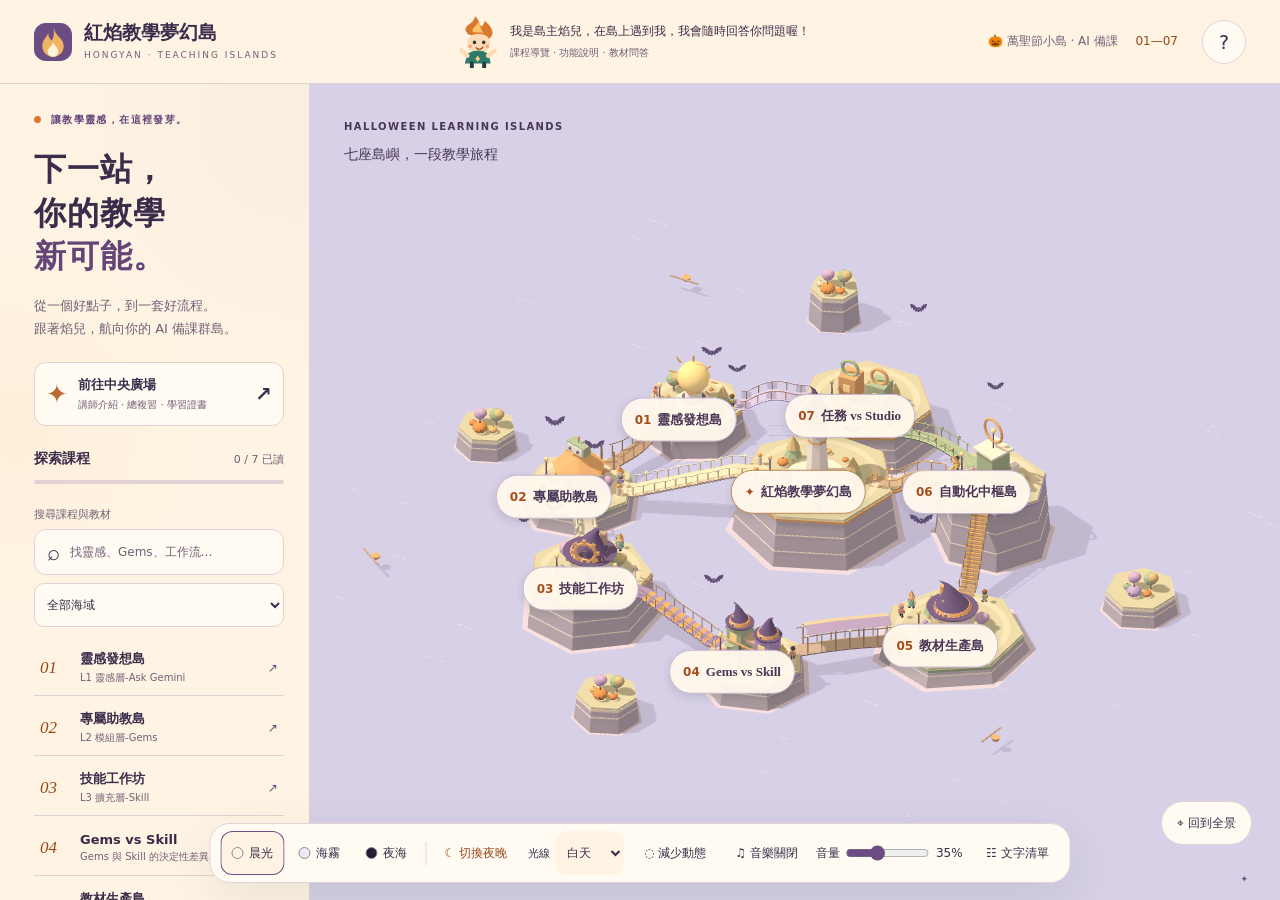
==== commit f28e8eea: "Use supplied background track and add persistent volume control" ====
--- a/index.html
+++ b/index.html
@@ -11,7 +11,7 @@
 <nav id="course-list" aria-label="課程清單" tabindex="-1"><p>正在整理航線…</p></nav><p id="search-status" class="small" role="status"></p><footer class="rail-footer"><span>© 紅焰教學</span><a href="https://www.facebook.com/moodlela" target="_blank" rel="noopener noreferrer">與紅焰聯繫 ↗</a></footer></aside>
 <section class="map" aria-label="互動 3D 課程群島"><div class="map-heading"><span class="eyebrow">HALLOWEEN LEARNING ISLANDS</span><p>七座島嶼，一段教學旅程</p></div><div id="scene"><div id="map-status" role="status">正在升起你的教學群島…</div></div><button id="overview" class="overview">⌖ 回到全景</button><div class="map-coordinate" aria-hidden="true">EXPLORE / CREATE / CONNECT <span>✦</span></div></section>
 </main>
-<div class="dock" aria-label="顯示與聲音設定"><div class="theme-switch" role="group" aria-label="底色主題"><button data-theme="morning" aria-pressed="true"><i style="background:#fff4e3"></i>晨光</button><button data-theme="mist" aria-pressed="false"><i style="background:#efe7f6"></i>海霧</button><button data-theme="night" aria-pressed="false"><i style="background:#231d36"></i>夜海</button></div><span class="dock-divider"></span><label class="light-label"><span>光線</span><select id="lighting" aria-label="晝夜光線"><option value="day">白天</option><option value="dusk">黃昏</option><option value="night">夜晚</option></select></label><button id="motion" aria-pressed="false">◌ 減少動態</button><button id="music" aria-pressed="false">♫ 音樂關閉</button><button id="list-view">☷ 文字清單</button></div>
+<div class="dock" aria-label="顯示與聲音設定"><div class="theme-switch" role="group" aria-label="底色主題"><button data-theme="morning" aria-pressed="true"><i style="background:#fff4e3"></i>晨光</button><button data-theme="mist" aria-pressed="false"><i style="background:#efe7f6"></i>海霧</button><button data-theme="night" aria-pressed="false"><i style="background:#231d36"></i>夜海</button></div><span class="dock-divider"></span><label class="light-label"><span>光線</span><select id="lighting" aria-label="晝夜光線"><option value="day">白天</option><option value="dusk">黃昏</option><option value="night">夜晚</option></select></label><button id="motion" aria-pressed="false">◌ 減少動態</button><button id="music" aria-pressed="false">♫ 音樂關閉</button><label class="music-volume"><span>音量</span><input id="music-volume" type="range" min="0" max="100" step="1" value="35" aria-label="背景音樂音量"><output id="music-volume-output" for="music-volume">35%</output></label><audio id="background-music" src="assets/The_Mansion_s_Hollow_Grin.mp3" preload="none" loop></audio><button id="list-view">☷ 文字清單</button></div>
 <div id="panel-scrim" hidden></div><section id="panel" role="dialog" aria-modal="true" aria-labelledby="panel-title" hidden><header class="panel-header"><div><span id="panel-kicker" class="eyebrow"></span><h2 id="panel-title"></h2></div><button id="close-panel" class="icon-button" aria-label="關閉課程面板">✕</button></header><p id="panel-intro"></p><div id="tabs" class="tabs" role="tablist" aria-label="課程內容"></div><div id="panel-content" tabindex="0"></div></section>
 <dialog id="help-dialog"><button class="dialog-close icon-button" aria-label="關閉操作說明">✕</button><img src="assets/mascot.svg" width="82" alt="焰兒"><h2>嗨，我是焰兒！</h2><p>選一座島，閱讀教材，再試試隨堂測驗。你也可以從課程清單找到全部內容。</p><ul><li>滑鼠拖曳旋轉、滾輪縮放；手機用雙指縮放。</li><li>按 Esc 關閉面板，Tab 移動焦點，Enter 選取。</li><li>每課已讀、測驗達 75%，完成七課即可取得紀念證書。</li><li>進度與姓名只存在這個瀏覽器。清除瀏覽資料會刪除記錄。</li></ul><p class="notice">工具名稱與操作說明依提供教材保留原稿，未另行查證現行版本。</p></dialog>
 <dialog id="certificate-dialog"><button class="dialog-close icon-button" aria-label="關閉證書">✕</button><div id="certificate-sheet"></div><div class="certificate-actions"><button id="download-certificate" class="primary">下載證書 SVG</button><button id="print-certificate">列印／另存 PDF</button></div></dialog>
--- a/styles.css
+++ b/styles.css
@@ -21,3 +21,4 @@
 .header{display:grid;grid-template-columns:auto minmax(0,1fr) auto;gap:20px}.header-host{display:flex;align-items:center;justify-self:center;gap:10px;max-width:570px;min-width:0;cursor:default}.header-host img{width:44px;height:54px;object-fit:contain;flex-shrink:0}.host-description{font-size:12px;line-height:1.65;margin:0;color:var(--ink)}.host-description small{font-size:10px;color:var(--muted);line-height:1.6;margin-top:3px}.header-actions{justify-self:end}@media(min-width:651px) and (max-width:1050px){.header{gap:14px}.host-description{font-size:11px}.header-host{gap:7px}.header-host img{width:36px;height:46px}.host-description small{font-size:9px}}@media(max-width:650px){.header{height:auto;min-height:72px;padding:12px 15px;grid-template-columns:minmax(0,1fr) 44px;gap:5px 10px}.brand{grid-column:1;grid-row:1}.header-actions{grid-column:2;grid-row:1}.header-host{grid-column:1 / -1;grid-row:2;justify-self:stretch;max-width:none;gap:9px;padding:4px 0 1px}.header-host img{width:36px;height:44px}.host-description{font-size:11px;line-height:1.65}.host-description small{font-size:9px;margin-top:1px}}
 @media(max-width:650px){.overview{bottom:64px}}
 :root{--bg:#fff4e3;--surface:#fffaf2;--ink:#392d4b;--muted:#6e6177;--line:#e2d2d6;--primary:#6b4d84;--primary-text:#654578;--accent:#ed9d50;--accent-text:#984719;--water:#d7d0e7}html[data-theme=mist]{--bg:#efe7f6;--surface:#fbf8fe;--ink:#392d4b;--muted:#6c5c78;--line:#d8c9e1;--primary:#6b4d84;--primary-text:#654578;--accent:#ed9d50;--accent-text:#984719;--water:#c8bddc}html[data-theme=night]{--bg:#231d36;--surface:#332a48;--ink:#fff3dc;--muted:#d4c4df;--line:#655673;--primary:#d6b5ef;--primary-text:#e0bff6;--accent:#ffc479;--accent-text:#ffd399;--water:#33284f}.island-label{background:#fff8edf5;color:#493756;border-color:#c7b6ce}.island-label b{color:#a64e1b}.island-label.selected{background:#6b4d84;color:#fff}.island-label.selected b{color:#ffe0a2}.island-label.center{border-color:#bd8755}.building-label{color:#573a6e}.building-label>span{border-color:#b699c7;background:#fff8efed}.building-label:hover>span{background:#f0e1f6}.person-label{color:#4a395c}.person-label>span{border-color:#baa6c7;background:#fff8edf5}.person-label>span::after{border-top-color:#baa6c7}.person-label.island-host>span{background:#ffe9c7;border-color:#b27a43;color:#75431e}.map-heading p,.map-heading .eyebrow,#focus-hint{color:#493756}.map-coordinate{color:#655572}html[data-theme=night] .map-heading p,html[data-theme=night] .map-heading .eyebrow,html[data-theme=night] #focus-hint,html[data-theme=night] .map-coordinate{color:#f2e2f4}.progress-track span{background:#d98743}.entry-symbol{color:#b86a30}#resident-avatar{background:#eadcf0;color:#684779}.header-host .host-description{color:var(--ink)}.center-entry:hover{border-color:#bca1cc}.rail{background-image:radial-gradient(circle at 95% 5%,#c9acd519,transparent 30%),radial-gradient(circle at 5% 42%,#efaf6714,transparent 32%)}html[data-theme=night] .rail{background-image:radial-gradient(circle at 95% 5%,#b191d01a,transparent 33%)}
+.music-volume{display:flex;align-items:center;gap:6px;font-size:12px;color:var(--ink);min-height:44px}.music-volume input{width:84px;min-height:44px;margin:0;accent-color:var(--primary)}.music-volume output{min-width:32px;font-variant-numeric:tabular-nums}@media(max-width:650px){.music-volume input{width:74px}}
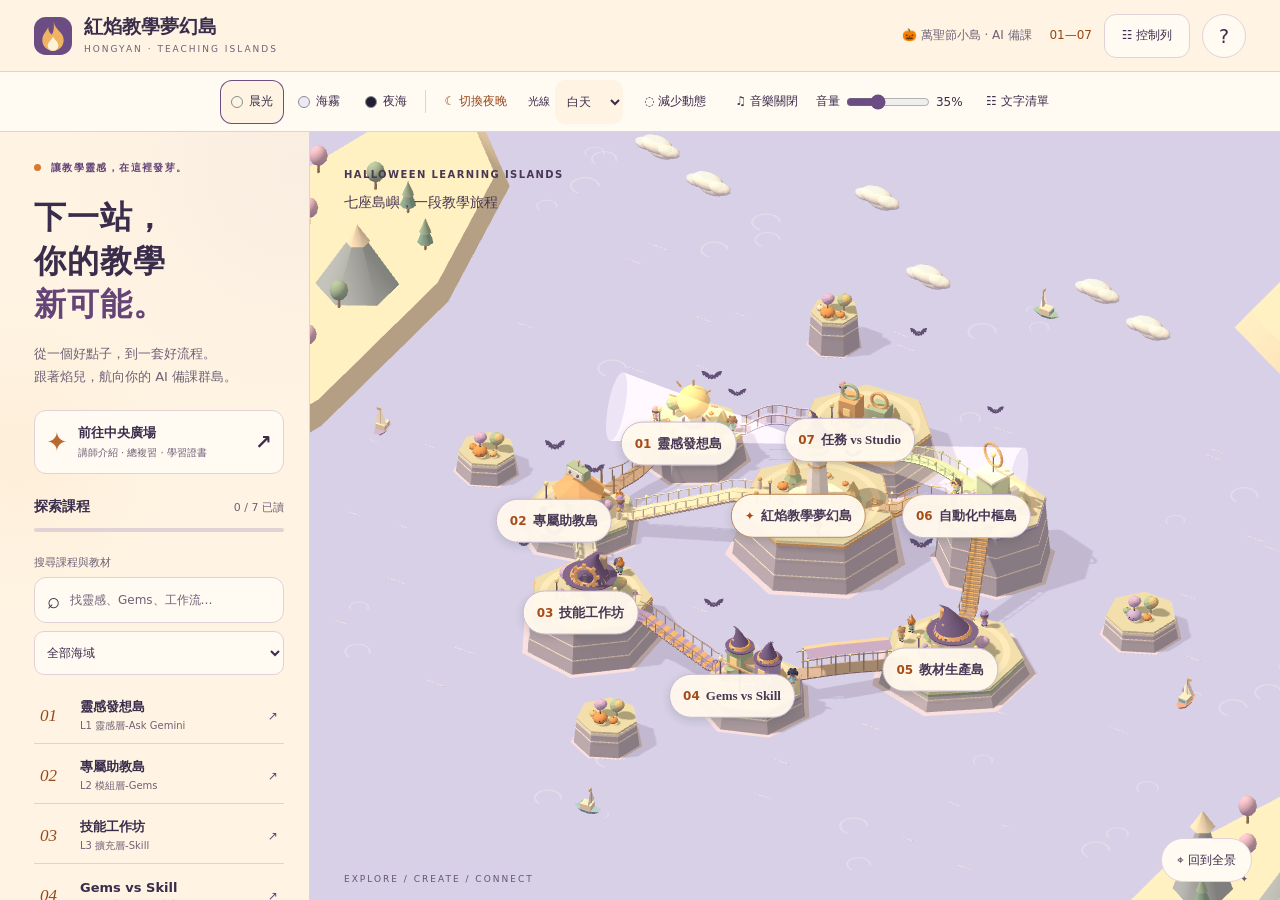
==== commit 5b04263d: "Add collapsible top controls, animated seascape and anime islanders" ====
--- a/index.html
+++ b/index.html
@@ -3,7 +3,8 @@
 <head><meta charset="utf-8"><meta name="viewport" content="width=device-width,initial-scale=1"><meta name="theme-color" content="#f6f0e4"><meta name="description" content="紅焰教學夢幻島：探索七座 AI 備課課程島，閱讀教材與完成測驗，從靈感走向自動化。"><title>紅焰教學夢幻島</title><link rel="icon" href="assets/flame.svg" type="image/svg+xml"><link rel="stylesheet" href="styles.css"><script type="importmap">{"imports":{"three":"./vendor/three.module.js"}}</script><script type="module" src="js/app.mjs"></script></head>
 <body>
 <a class="skip" href="#course-list">跳到課程清單</a>
-<header class="header"><a class="brand" href="./" aria-label="紅焰教學夢幻島首頁"><img src="assets/flame.svg" alt="" width="38" height="38"><span>紅焰教學夢幻島<small>HONGYAN · TEACHING ISLANDS</small></span></a><div id="host-guide" class="header-host" role="note" aria-label="島主焰兒操作說明"><img src="assets/mascot.svg" alt="" width="44" height="54"><p class="host-description">我是島主焰兒，在島上遇到我，我會隨時回答你問題喔！<small>課程導覽 · 功能說明 · 教材問答</small></p></div><div class="header-actions"><span class="edition">🎃 萬聖節小島 · AI 備課 <i>01—07</i></span><button id="help" class="icon-button" aria-label="操作說明">?</button></div></header>
+<header class="header"><a class="brand" href="./" aria-label="紅焰教學夢幻島首頁"><img src="assets/flame.svg" alt="" width="38" height="38"><span>紅焰教學夢幻島<small>HONGYAN · TEACHING ISLANDS</small></span></a><div class="header-actions"><span class="edition">🎃 萬聖節小島 · AI 備課 <i>01—07</i></span><button id="controls-toggle" aria-controls="display-controls" aria-expanded="true">☷ 控制列</button><button id="help" class="icon-button" aria-label="操作說明">?</button></div></header>
+<div id="display-controls" class="dock" aria-label="顯示與聲音設定"><div class="theme-switch" role="group" aria-label="底色主題"><button data-theme="morning" aria-pressed="true"><i style="background:#fff4e3"></i>晨光</button><button data-theme="mist" aria-pressed="false"><i style="background:#efe7f6"></i>海霧</button><button data-theme="night" aria-pressed="false"><i style="background:#231d36"></i>夜海</button></div><span class="dock-divider"></span><label class="light-label"><span>光線</span><select id="lighting" aria-label="晝夜光線"><option value="day">白天</option><option value="dusk">黃昏</option><option value="night">夜晚</option></select></label><button id="motion" aria-pressed="false">◌ 減少動態</button><button id="music" aria-pressed="false">♫ 音樂關閉</button><label class="music-volume"><span>音量</span><input id="music-volume" type="range" min="0" max="100" step="1" value="35" aria-label="背景音樂音量"><output id="music-volume-output" for="music-volume">35%</output></label><audio id="background-music" src="assets/The_Mansion_s_Hollow_Grin.mp3" preload="none" loop></audio><button id="list-view">☷ 文字清單</button></div>
 <main class="workspace">
 <aside class="rail"><div class="eyebrow"><span></span> 讓教學靈感，在這裡發芽。</div><h1>下一站，<br>你的教學<span>新可能。</span></h1><p class="intro">從一個好點子，到一套好流程。<br>跟著焰兒，航向你的 AI 備課群島。</p><button class="center-entry" data-course="center"><span class="entry-symbol">✦</span><span>前往中央廣場<small>講師介紹 · 總複習 · 學習證書</small></span><b>↗</b></button>
 <div class="rail-heading"><h2>探索課程</h2><span id="read-count">0 / 7 已讀</span></div><div class="progress-track"><span id="progress-fill"></span></div>
@@ -11,9 +12,8 @@
 <nav id="course-list" aria-label="課程清單" tabindex="-1"><p>正在整理航線…</p></nav><p id="search-status" class="small" role="status"></p><footer class="rail-footer"><span>© 紅焰教學</span><a href="https://www.facebook.com/moodlela" target="_blank" rel="noopener noreferrer">與紅焰聯繫 ↗</a></footer></aside>
 <section class="map" aria-label="互動 3D 課程群島"><div class="map-heading"><span class="eyebrow">HALLOWEEN LEARNING ISLANDS</span><p>七座島嶼，一段教學旅程</p></div><div id="scene"><div id="map-status" role="status">正在升起你的教學群島…</div></div><button id="overview" class="overview">⌖ 回到全景</button><div class="map-coordinate" aria-hidden="true">EXPLORE / CREATE / CONNECT <span>✦</span></div></section>
 </main>
-<div class="dock" aria-label="顯示與聲音設定"><div class="theme-switch" role="group" aria-label="底色主題"><button data-theme="morning" aria-pressed="true"><i style="background:#fff4e3"></i>晨光</button><button data-theme="mist" aria-pressed="false"><i style="background:#efe7f6"></i>海霧</button><button data-theme="night" aria-pressed="false"><i style="background:#231d36"></i>夜海</button></div><span class="dock-divider"></span><label class="light-label"><span>光線</span><select id="lighting" aria-label="晝夜光線"><option value="day">白天</option><option value="dusk">黃昏</option><option value="night">夜晚</option></select></label><button id="motion" aria-pressed="false">◌ 減少動態</button><button id="music" aria-pressed="false">♫ 音樂關閉</button><label class="music-volume"><span>音量</span><input id="music-volume" type="range" min="0" max="100" step="1" value="35" aria-label="背景音樂音量"><output id="music-volume-output" for="music-volume">35%</output></label><audio id="background-music" src="assets/The_Mansion_s_Hollow_Grin.mp3" preload="none" loop></audio><button id="list-view">☷ 文字清單</button></div>
 <div id="panel-scrim" hidden></div><section id="panel" role="dialog" aria-modal="true" aria-labelledby="panel-title" hidden><header class="panel-header"><div><span id="panel-kicker" class="eyebrow"></span><h2 id="panel-title"></h2></div><button id="close-panel" class="icon-button" aria-label="關閉課程面板">✕</button></header><p id="panel-intro"></p><div id="tabs" class="tabs" role="tablist" aria-label="課程內容"></div><div id="panel-content" tabindex="0"></div></section>
-<dialog id="help-dialog"><button class="dialog-close icon-button" aria-label="關閉操作說明">✕</button><img src="assets/mascot.svg" width="82" alt="焰兒"><h2>嗨，我是焰兒！</h2><p>選一座島，閱讀教材，再試試隨堂測驗。你也可以從課程清單找到全部內容。</p><ul><li>滑鼠拖曳旋轉、滾輪縮放；手機用雙指縮放。</li><li>按 Esc 關閉面板，Tab 移動焦點，Enter 選取。</li><li>每課已讀、測驗達 75%，完成七課即可取得紀念證書。</li><li>進度與姓名只存在這個瀏覽器。清除瀏覽資料會刪除記錄。</li></ul><p class="notice">工具名稱與操作說明依提供教材保留原稿，未另行查證現行版本。</p></dialog>
+<dialog id="help-dialog"><button class="dialog-close icon-button" aria-label="關閉操作說明">✕</button><div id="host-guide" class="header-host" role="note" aria-label="島主焰兒操作說明"><img src="assets/mascot.svg" alt="" width="44" height="54"><p class="host-description">我是島主焰兒，在島上遇到我，我會隨時回答你問題喔！<small>課程導覽 · 功能說明 · 教材問答</small></p></div><h2>島主焰兒與操作說明</h2><p>選一座島，閱讀教材，再試試隨堂測驗。你也可以從課程清單找到全部內容。</p><ul><li>滑鼠拖曳旋轉、滾輪縮放；手機用雙指縮放。</li><li>按 Esc 關閉面板，Tab 移動焦點，Enter 選取。</li><li>每課已讀、測驗達 75%，完成七課即可取得紀念證書。</li><li>進度與姓名只存在這個瀏覽器。清除瀏覽資料會刪除記錄。</li></ul><p class="notice">工具名稱與操作說明依提供教材保留原稿，未另行查證現行版本。</p></dialog>
 <dialog id="certificate-dialog"><button class="dialog-close icon-button" aria-label="關閉證書">✕</button><div id="certificate-sheet"></div><div class="certificate-actions"><button id="download-certificate" class="primary">下載證書 SVG</button><button id="print-certificate">列印／另存 PDF</button></div></dialog>
 <div id="toast" role="status" aria-live="polite"></div><noscript><div class="noscript">此瀏覽器未啟用 JavaScript。<a href="content.html">開啟完整文字教材</a>。</div></noscript>
 </body></html>
--- a/styles.css
+++ b/styles.css
@@ -22,3 +22,8 @@
 @media(max-width:650px){.overview{bottom:64px}}
 :root{--bg:#fff4e3;--surface:#fffaf2;--ink:#392d4b;--muted:#6e6177;--line:#e2d2d6;--primary:#6b4d84;--primary-text:#654578;--accent:#ed9d50;--accent-text:#984719;--water:#d7d0e7}html[data-theme=mist]{--bg:#efe7f6;--surface:#fbf8fe;--ink:#392d4b;--muted:#6c5c78;--line:#d8c9e1;--primary:#6b4d84;--primary-text:#654578;--accent:#ed9d50;--accent-text:#984719;--water:#c8bddc}html[data-theme=night]{--bg:#231d36;--surface:#332a48;--ink:#fff3dc;--muted:#d4c4df;--line:#655673;--primary:#d6b5ef;--primary-text:#e0bff6;--accent:#ffc479;--accent-text:#ffd399;--water:#33284f}.island-label{background:#fff8edf5;color:#493756;border-color:#c7b6ce}.island-label b{color:#a64e1b}.island-label.selected{background:#6b4d84;color:#fff}.island-label.selected b{color:#ffe0a2}.island-label.center{border-color:#bd8755}.building-label{color:#573a6e}.building-label>span{border-color:#b699c7;background:#fff8efed}.building-label:hover>span{background:#f0e1f6}.person-label{color:#4a395c}.person-label>span{border-color:#baa6c7;background:#fff8edf5}.person-label>span::after{border-top-color:#baa6c7}.person-label.island-host>span{background:#ffe9c7;border-color:#b27a43;color:#75431e}.map-heading p,.map-heading .eyebrow,#focus-hint{color:#493756}.map-coordinate{color:#655572}html[data-theme=night] .map-heading p,html[data-theme=night] .map-heading .eyebrow,html[data-theme=night] #focus-hint,html[data-theme=night] .map-coordinate{color:#f2e2f4}.progress-track span{background:#d98743}.entry-symbol{color:#b86a30}#resident-avatar{background:#eadcf0;color:#684779}.header-host .host-description{color:var(--ink)}.center-entry:hover{border-color:#bca1cc}.rail{background-image:radial-gradient(circle at 95% 5%,#c9acd519,transparent 30%),radial-gradient(circle at 5% 42%,#efaf6714,transparent 32%)}html[data-theme=night] .rail{background-image:radial-gradient(circle at 95% 5%,#b191d01a,transparent 33%)}
 .music-volume{display:flex;align-items:center;gap:6px;font-size:12px;color:var(--ink);min-height:44px}.music-volume input{width:84px;min-height:44px;margin:0;accent-color:var(--primary)}.music-volume output{min-width:32px;font-variant-numeric:tabular-nums}@media(max-width:650px){.music-volume input{width:74px}}
+
+/* 可收合置頂控制列，主畫面不再放說明。 */
+.header{grid-template-columns:minmax(0,1fr) auto;height:72px;min-height:72px}.header-actions{gap:12px}.header-host{justify-self:start;margin:0 38px 24px 0;max-width:100%}.dock{position:relative;inset:auto;left:auto;bottom:auto;transform:none;width:100%;max-width:none;margin:0;border-radius:0;border-width:0 0 1px;box-shadow:none;justify-content:center;flex-wrap:wrap;white-space:normal;z-index:2;padding:7px 16px;gap:7px;min-height:60px}#display-controls[hidden]{display:none!important}.workspace{height:calc(100dvh - var(--header-height,72px) - var(--controls-height,60px));min-height:0;padding-bottom:0}.map{height:auto;min-height:0}.overview{bottom:18px}.map-heading{pointer-events:none}#controls-toggle{font-size:12px;white-space:nowrap;min-width:86px}#help-dialog .header-host{display:flex}#help-dialog .host-description{font-size:14px}#help-dialog .header-host img{width:54px;height:66px}
+@media(max-width:650px){.header{height:72px;min-height:72px;padding:10px 14px;grid-template-columns:minmax(0,1fr) auto}.brand{font-size:16px;gap:8px}.brand img{width:32px;height:32px}.brand small{font-size:7px;letter-spacing:1px}.header-actions{grid-column:2;gap:7px}.header-actions .edition{display:none}.dock{width:100%;padding:5px 8px;gap:1px}.workspace{height:auto;min-height:0;padding-bottom:0}.map{height:max(440px,calc(100dvh - var(--header-height,72px) - var(--controls-height,130px)));min-height:440px}.overview{bottom:16px}.header-host{grid-column:auto;grid-row:auto}.rail{padding-bottom:25px}#controls-toggle{font-size:11px;min-width:75px;padding:8px}}
+.theme-switch button{min-width:44px;min-height:44px;white-space:nowrap}
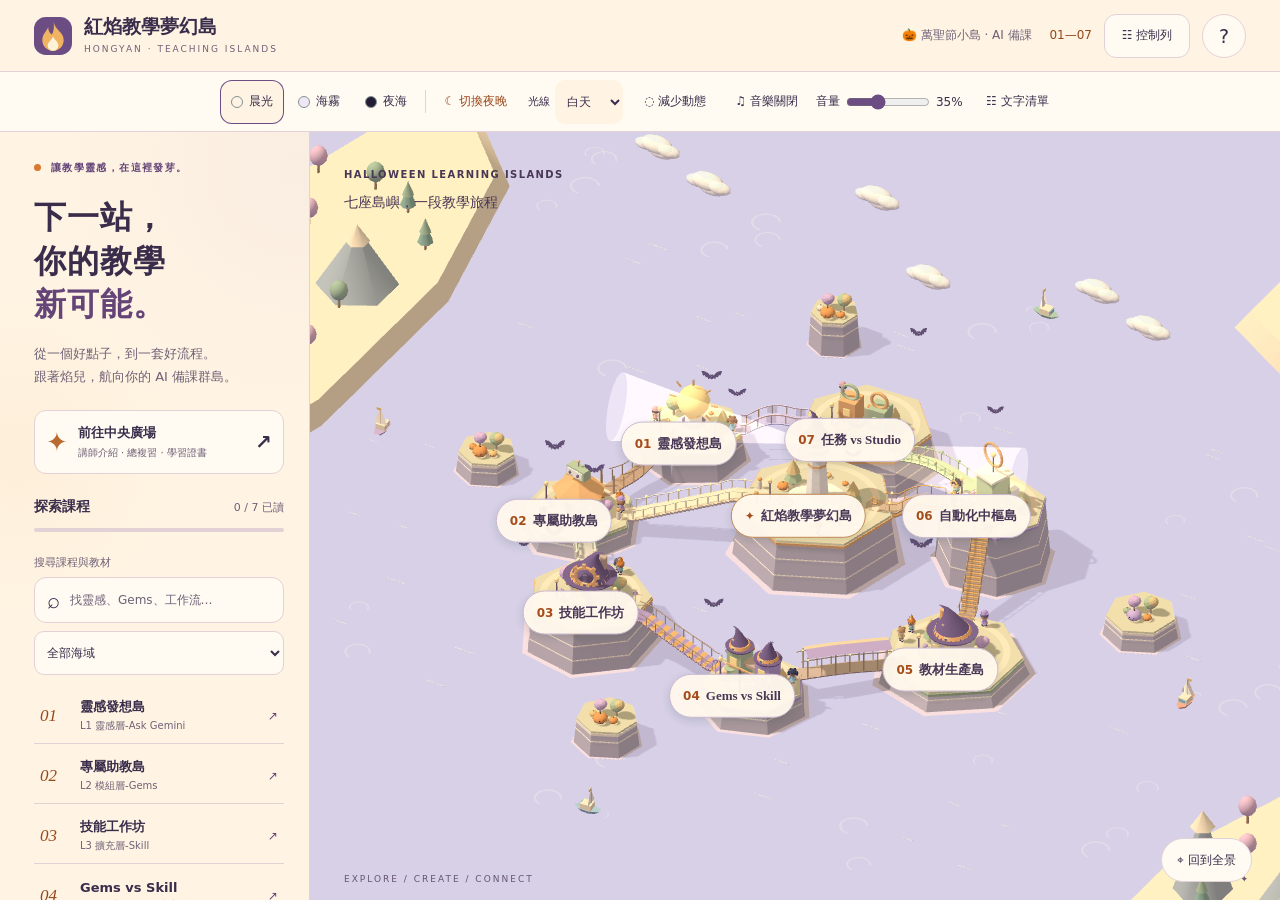
==== commit 2ef25edb: "Update owner directions for the top toolbar and help dialog" ====
--- a/index.html
+++ b/index.html
@@ -13,7 +13,7 @@
 <section class="map" aria-label="互動 3D 課程群島"><div class="map-heading"><span class="eyebrow">HALLOWEEN LEARNING ISLANDS</span><p>七座島嶼，一段教學旅程</p></div><div id="scene"><div id="map-status" role="status">正在升起你的教學群島…</div></div><button id="overview" class="overview">⌖ 回到全景</button><div class="map-coordinate" aria-hidden="true">EXPLORE / CREATE / CONNECT <span>✦</span></div></section>
 </main>
 <div id="panel-scrim" hidden></div><section id="panel" role="dialog" aria-modal="true" aria-labelledby="panel-title" hidden><header class="panel-header"><div><span id="panel-kicker" class="eyebrow"></span><h2 id="panel-title"></h2></div><button id="close-panel" class="icon-button" aria-label="關閉課程面板">✕</button></header><p id="panel-intro"></p><div id="tabs" class="tabs" role="tablist" aria-label="課程內容"></div><div id="panel-content" tabindex="0"></div></section>
-<dialog id="help-dialog"><button class="dialog-close icon-button" aria-label="關閉操作說明">✕</button><div id="host-guide" class="header-host" role="note" aria-label="島主焰兒操作說明"><img src="assets/mascot.svg" alt="" width="44" height="54"><p class="host-description">我是島主焰兒，在島上遇到我，我會隨時回答你問題喔！<small>課程導覽 · 功能說明 · 教材問答</small></p></div><h2>島主焰兒與操作說明</h2><p>選一座島，閱讀教材，再試試隨堂測驗。你也可以從課程清單找到全部內容。</p><ul><li>滑鼠拖曳旋轉、滾輪縮放；手機用雙指縮放。</li><li>按 Esc 關閉面板，Tab 移動焦點，Enter 選取。</li><li>每課已讀、測驗達 75%，完成七課即可取得紀念證書。</li><li>進度與姓名只存在這個瀏覽器。清除瀏覽資料會刪除記錄。</li></ul><p class="notice">工具名稱與操作說明依提供教材保留原稿，未另行查證現行版本。</p></dialog>
+<dialog id="help-dialog"><button class="dialog-close icon-button" aria-label="關閉操作說明">✕</button><div id="host-guide" class="header-host" role="note" aria-label="島主焰兒操作說明"><img src="assets/mascot.svg" alt="" width="44" height="54"><p class="host-description">我是島主焰兒，在島上遇到我，我會隨時回答你問題喔！<small>課程導覽 · 功能說明 · 教材問答</small></p></div><h2>島主焰兒與操作說明</h2><p>先點一座島聚焦放大，再點主建築閱讀教材與進行測驗；也可從課程清單直接閱讀。右上「控制列」可展開或收起顯示與音樂設定。</p><ul><li>滑鼠拖曳旋轉、滾輪縮放；手機用雙指縮放。</li><li>按 Esc 關閉面板，Tab 移動焦點，Enter 選取。</li><li>每課已讀、測驗達 75%，完成七課即可取得紀念證書。</li><li>進度與姓名只存在這個瀏覽器。清除瀏覽資料會刪除記錄。</li></ul><p class="notice">工具名稱與操作說明依提供教材保留原稿，未另行查證現行版本。</p></dialog>
 <dialog id="certificate-dialog"><button class="dialog-close icon-button" aria-label="關閉證書">✕</button><div id="certificate-sheet"></div><div class="certificate-actions"><button id="download-certificate" class="primary">下載證書 SVG</button><button id="print-certificate">列印／另存 PDF</button></div></dialog>
 <div id="toast" role="status" aria-live="polite"></div><noscript><div class="noscript">此瀏覽器未啟用 JavaScript。<a href="content.html">開啟完整文字教材</a>。</div></noscript>
 </body></html>
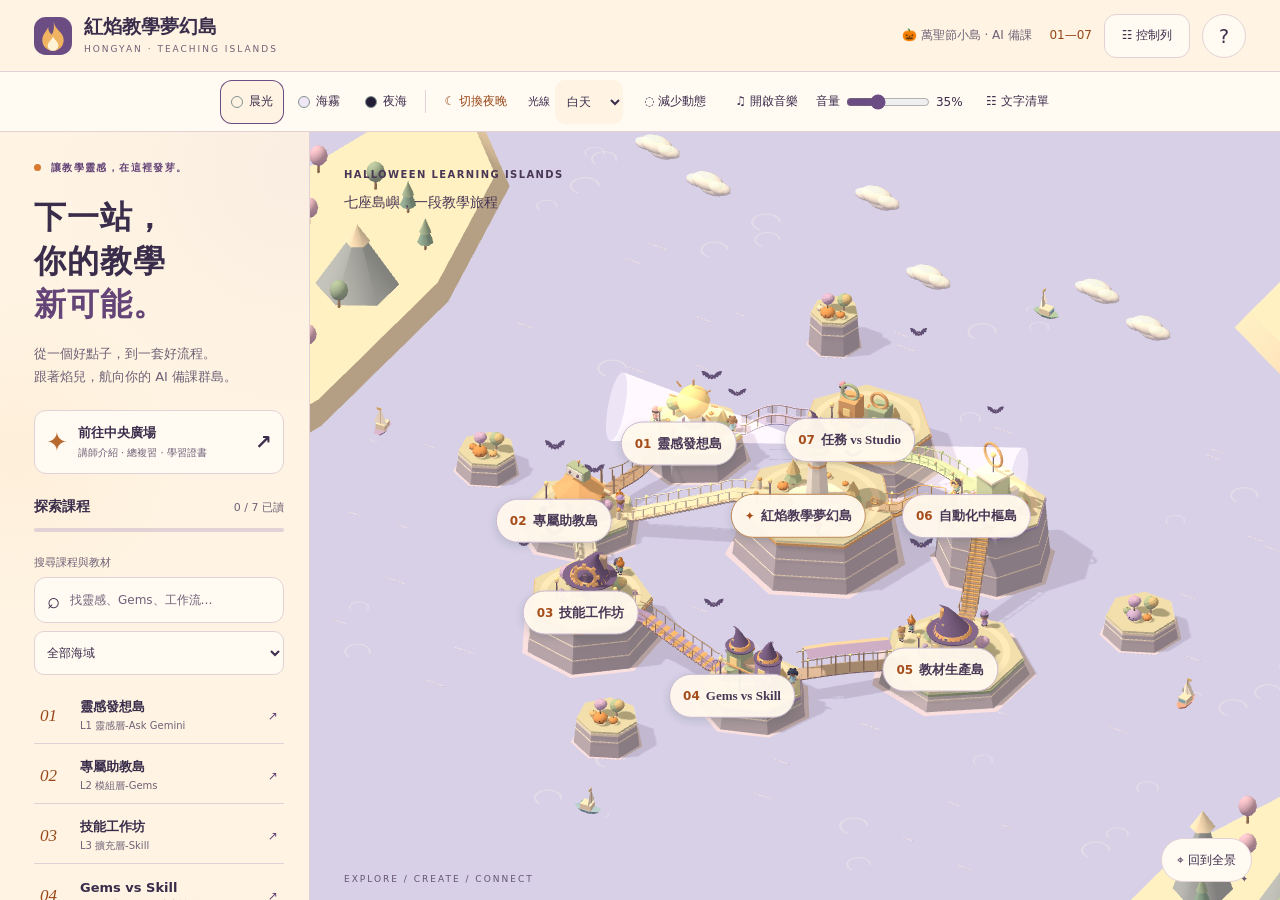
==== commit 87953388: "Replace background music with The Uninvited Guest Waltz" ====
--- a/index.html
+++ b/index.html
@@ -4,7 +4,7 @@
 <body>
 <a class="skip" href="#course-list">跳到課程清單</a>
 <header class="header"><a class="brand" href="./" aria-label="紅焰教學夢幻島首頁"><img src="assets/flame.svg" alt="" width="38" height="38"><span>紅焰教學夢幻島<small>HONGYAN · TEACHING ISLANDS</small></span></a><div class="header-actions"><span class="edition">🎃 萬聖節小島 · AI 備課 <i>01—07</i></span><button id="controls-toggle" aria-controls="display-controls" aria-expanded="true">☷ 控制列</button><button id="help" class="icon-button" aria-label="操作說明">?</button></div></header>
-<div id="display-controls" class="dock" aria-label="顯示與聲音設定"><div class="theme-switch" role="group" aria-label="底色主題"><button data-theme="morning" aria-pressed="true"><i style="background:#fff4e3"></i>晨光</button><button data-theme="mist" aria-pressed="false"><i style="background:#efe7f6"></i>海霧</button><button data-theme="night" aria-pressed="false"><i style="background:#231d36"></i>夜海</button></div><span class="dock-divider"></span><label class="light-label"><span>光線</span><select id="lighting" aria-label="晝夜光線"><option value="day">白天</option><option value="dusk">黃昏</option><option value="night">夜晚</option></select></label><button id="motion" aria-pressed="false">◌ 減少動態</button><button id="music" aria-pressed="false">♫ 音樂關閉</button><label class="music-volume"><span>音量</span><input id="music-volume" type="range" min="0" max="100" step="1" value="35" aria-label="背景音樂音量"><output id="music-volume-output" for="music-volume">35%</output></label><audio id="background-music" src="assets/The_Mansion_s_Hollow_Grin.mp3" preload="none" loop></audio><button id="list-view">☷ 文字清單</button></div>
+<div id="display-controls" class="dock" aria-label="顯示與聲音設定"><div class="theme-switch" role="group" aria-label="底色主題"><button data-theme="morning" aria-pressed="true"><i style="background:#fff4e3"></i>晨光</button><button data-theme="mist" aria-pressed="false"><i style="background:#efe7f6"></i>海霧</button><button data-theme="night" aria-pressed="false"><i style="background:#231d36"></i>夜海</button></div><span class="dock-divider"></span><label class="light-label"><span>光線</span><select id="lighting" aria-label="晝夜光線"><option value="day">白天</option><option value="dusk">黃昏</option><option value="night">夜晚</option></select></label><button id="motion" aria-pressed="false">◌ 減少動態</button><button id="music" aria-pressed="false">♫ 開啟音樂</button><label class="music-volume"><span>音量</span><input id="music-volume" type="range" min="0" max="100" step="1" value="35" aria-label="背景音樂音量"><output id="music-volume-output" for="music-volume">35%</output></label><audio id="background-music" src="assets/The_Uninvited_Guest_s_Waltz.mp3" preload="none" loop></audio><button id="list-view">☷ 文字清單</button></div>
 <main class="workspace">
 <aside class="rail"><div class="eyebrow"><span></span> 讓教學靈感，在這裡發芽。</div><h1>下一站，<br>你的教學<span>新可能。</span></h1><p class="intro">從一個好點子，到一套好流程。<br>跟著焰兒，航向你的 AI 備課群島。</p><button class="center-entry" data-course="center"><span class="entry-symbol">✦</span><span>前往中央廣場<small>講師介紹 · 總複習 · 學習證書</small></span><b>↗</b></button>
 <div class="rail-heading"><h2>探索課程</h2><span id="read-count">0 / 7 已讀</span></div><div class="progress-track"><span id="progress-fill"></span></div>
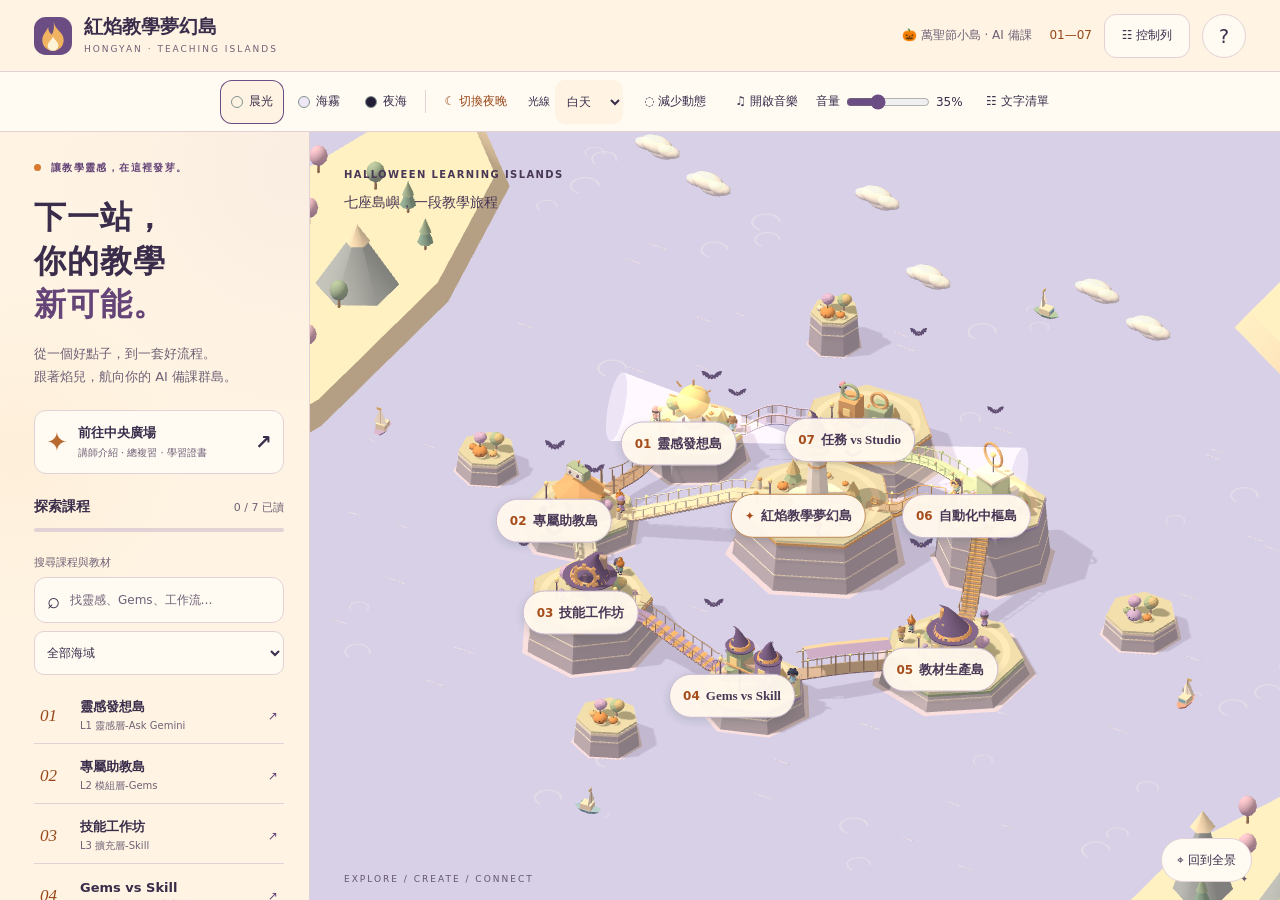
==== commit 4668ecd6: "Add ornate PNG certificate and portable learning progress backups" ====
--- a/index.html
+++ b/index.html
@@ -14,6 +14,6 @@
 </main>
 <div id="panel-scrim" hidden></div><section id="panel" role="dialog" aria-modal="true" aria-labelledby="panel-title" hidden><header class="panel-header"><div><span id="panel-kicker" class="eyebrow"></span><h2 id="panel-title"></h2></div><button id="close-panel" class="icon-button" aria-label="關閉課程面板">✕</button></header><p id="panel-intro"></p><div id="tabs" class="tabs" role="tablist" aria-label="課程內容"></div><div id="panel-content" tabindex="0"></div></section>
 <dialog id="help-dialog"><button class="dialog-close icon-button" aria-label="關閉操作說明">✕</button><div id="host-guide" class="header-host" role="note" aria-label="島主焰兒操作說明"><img src="assets/mascot.svg" alt="" width="44" height="54"><p class="host-description">我是島主焰兒，在島上遇到我，我會隨時回答你問題喔！<small>課程導覽 · 功能說明 · 教材問答</small></p></div><h2>島主焰兒與操作說明</h2><p>先點一座島聚焦放大，再點主建築閱讀教材與進行測驗；也可從課程清單直接閱讀。右上「控制列」可展開或收起顯示與音樂設定。</p><ul><li>滑鼠拖曳旋轉、滾輪縮放；手機用雙指縮放。</li><li>按 Esc 關閉面板，Tab 移動焦點，Enter 選取。</li><li>每課已讀、測驗達 75%，完成七課即可取得紀念證書。</li><li>進度與姓名只存在這個瀏覽器。清除瀏覽資料會刪除記錄。</li></ul><p class="notice">工具名稱與操作說明依提供教材保留原稿，未另行查證現行版本。</p></dialog>
-<dialog id="certificate-dialog"><button class="dialog-close icon-button" aria-label="關閉證書">✕</button><div id="certificate-sheet"></div><div class="certificate-actions"><button id="download-certificate" class="primary">下載證書 SVG</button><button id="print-certificate">列印／另存 PDF</button></div></dialog>
+<dialog id="certificate-dialog"><button class="dialog-close icon-button" aria-label="關閉證書">✕</button><div id="certificate-sheet"></div><div class="certificate-actions"><button id="download-certificate" class="primary">下載證書 PNG</button><button id="print-certificate">列印／另存 PDF</button></div></dialog>
 <div id="toast" role="status" aria-live="polite"></div><noscript><div class="noscript">此瀏覽器未啟用 JavaScript。<a href="content.html">開啟完整文字教材</a>。</div></noscript>
 </body></html>
--- a/styles.css
+++ b/styles.css
@@ -27,3 +27,7 @@
 .header{grid-template-columns:minmax(0,1fr) auto;height:72px;min-height:72px}.header-actions{gap:12px}.header-host{justify-self:start;margin:0 38px 24px 0;max-width:100%}.dock{position:relative;inset:auto;left:auto;bottom:auto;transform:none;width:100%;max-width:none;margin:0;border-radius:0;border-width:0 0 1px;box-shadow:none;justify-content:center;flex-wrap:wrap;white-space:normal;z-index:2;padding:7px 16px;gap:7px;min-height:60px}#display-controls[hidden]{display:none!important}.workspace{height:calc(100dvh - var(--header-height,72px) - var(--controls-height,60px));min-height:0;padding-bottom:0}.map{height:auto;min-height:0}.overview{bottom:18px}.map-heading{pointer-events:none}#controls-toggle{font-size:12px;white-space:nowrap;min-width:86px}#help-dialog .header-host{display:flex}#help-dialog .host-description{font-size:14px}#help-dialog .header-host img{width:54px;height:66px}
 @media(max-width:650px){.header{height:72px;min-height:72px;padding:10px 14px;grid-template-columns:minmax(0,1fr) auto}.brand{font-size:16px;gap:8px}.brand img{width:32px;height:32px}.brand small{font-size:7px;letter-spacing:1px}.header-actions{grid-column:2;gap:7px}.header-actions .edition{display:none}.dock{width:100%;padding:5px 8px;gap:1px}.workspace{height:auto;min-height:0;padding-bottom:0}.map{height:max(440px,calc(100dvh - var(--header-height,72px) - var(--controls-height,130px)));min-height:440px}.overview{bottom:16px}.header-host{grid-column:auto;grid-row:auto}.rail{padding-bottom:25px}#controls-toggle{font-size:11px;min-width:75px;padding:8px}}
 .theme-switch button{min-width:44px;min-height:44px;white-space:nowrap}
+
+/* 同一張原創巴洛克證書供預覽、列印與 PNG 下載。 */
+.certificate-image{display:block;width:100%;height:auto;background:#fffaf0}.progress-backup{padding:18px 0 24px;border-top:1px solid var(--line)}#certificate-dialog{width:1050px;max-width:calc(100vw - 28px)}
+@media print{#certificate-dialog .certificate-image{width:100%;height:auto;max-height:180mm;object-fit:contain}#certificate-dialog{box-shadow:none;border-radius:0;overflow:visible}#certificate-dialog::backdrop{background:transparent}html,body{margin:0!important;padding:0!important} @page{size:A4 landscape;margin:10mm}}
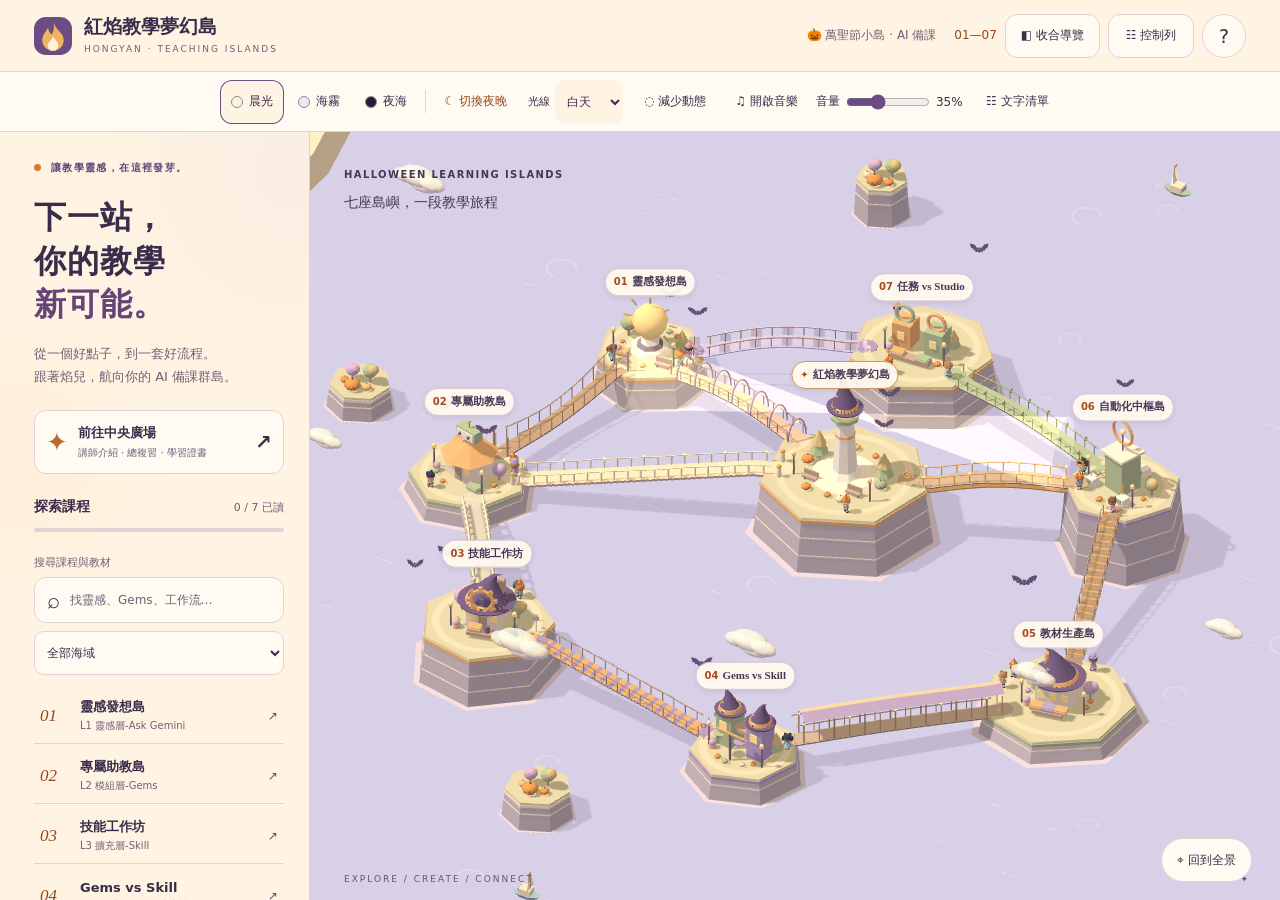
==== commit ba8af165: "Publish approved island overview, explorable central interior and Markdown materials" ====
--- a/index.html
+++ b/index.html
@@ -3,17 +3,17 @@
 <head><meta charset="utf-8"><meta name="viewport" content="width=device-width,initial-scale=1"><meta name="theme-color" content="#f6f0e4"><meta name="description" content="紅焰教學夢幻島：探索七座 AI 備課課程島，閱讀教材與完成測驗，從靈感走向自動化。"><title>紅焰教學夢幻島</title><link rel="icon" href="assets/flame.svg" type="image/svg+xml"><link rel="stylesheet" href="styles.css"><script type="importmap">{"imports":{"three":"./vendor/three.module.js"}}</script><script type="module" src="js/app.mjs"></script></head>
 <body>
 <a class="skip" href="#course-list">跳到課程清單</a>
-<header class="header"><a class="brand" href="./" aria-label="紅焰教學夢幻島首頁"><img src="assets/flame.svg" alt="" width="38" height="38"><span>紅焰教學夢幻島<small>HONGYAN · TEACHING ISLANDS</small></span></a><div class="header-actions"><span class="edition">🎃 萬聖節小島 · AI 備課 <i>01—07</i></span><button id="controls-toggle" aria-controls="display-controls" aria-expanded="true">☷ 控制列</button><button id="help" class="icon-button" aria-label="操作說明">?</button></div></header>
+<header class="header"><a class="brand" href="./" aria-label="紅焰教學夢幻島首頁"><img src="assets/flame.svg" alt="" width="38" height="38"><span>紅焰教學夢幻島<small>HONGYAN · TEACHING ISLANDS</small></span></a><div class="header-actions"><span class="edition">🎃 萬聖節小島 · AI 備課 <i>01—07</i></span><button id="rail-toggle" aria-controls="island-navigation" aria-expanded="true">◧ 導覽列</button><button id="controls-toggle" aria-controls="display-controls" aria-expanded="true">☷ 控制列</button><button id="help" class="icon-button" aria-label="操作說明">?</button></div></header>
 <div id="display-controls" class="dock" aria-label="顯示與聲音設定"><div class="theme-switch" role="group" aria-label="底色主題"><button data-theme="morning" aria-pressed="true"><i style="background:#fff4e3"></i>晨光</button><button data-theme="mist" aria-pressed="false"><i style="background:#efe7f6"></i>海霧</button><button data-theme="night" aria-pressed="false"><i style="background:#231d36"></i>夜海</button></div><span class="dock-divider"></span><label class="light-label"><span>光線</span><select id="lighting" aria-label="晝夜光線"><option value="day">白天</option><option value="dusk">黃昏</option><option value="night">夜晚</option></select></label><button id="motion" aria-pressed="false">◌ 減少動態</button><button id="music" aria-pressed="false">♫ 開啟音樂</button><label class="music-volume"><span>音量</span><input id="music-volume" type="range" min="0" max="100" step="1" value="35" aria-label="背景音樂音量"><output id="music-volume-output" for="music-volume">35%</output></label><audio id="background-music" src="assets/The_Uninvited_Guest_s_Waltz.mp3" preload="none" loop></audio><button id="list-view">☷ 文字清單</button></div>
 <main class="workspace">
-<aside class="rail"><div class="eyebrow"><span></span> 讓教學靈感，在這裡發芽。</div><h1>下一站，<br>你的教學<span>新可能。</span></h1><p class="intro">從一個好點子，到一套好流程。<br>跟著焰兒，航向你的 AI 備課群島。</p><button class="center-entry" data-course="center"><span class="entry-symbol">✦</span><span>前往中央廣場<small>講師介紹 · 總複習 · 學習證書</small></span><b>↗</b></button>
+<aside class="rail" id="island-navigation"><div class="eyebrow"><span></span> 讓教學靈感，在這裡發芽。</div><h1>下一站，<br>你的教學<span>新可能。</span></h1><p class="intro">從一個好點子，到一套好流程。<br>跟著焰兒，航向你的 AI 備課群島。</p><button class="center-entry" data-course="center"><span class="entry-symbol">✦</span><span>前往中央廣場<small>講師介紹 · 總複習 · 學習證書</small></span><b>↗</b></button>
 <div class="rail-heading"><h2>探索課程</h2><span id="read-count">0 / 7 已讀</span></div><div class="progress-track"><span id="progress-fill"></span></div>
 <label class="search-label" for="search">搜尋課程與教材</label><div class="search-box"><span aria-hidden="true">⌕</span><input id="search" type="search" placeholder="找靈感、Gems、工作流…" autocomplete="off"></div><label class="sr-only" for="group">篩選海域</label><select id="group"><option value="">全部海域</option><option>靈感與助教</option><option>技能與選擇</option><option>生產與自動化</option></select>
 <nav id="course-list" aria-label="課程清單" tabindex="-1"><p>正在整理航線…</p></nav><p id="search-status" class="small" role="status"></p><footer class="rail-footer"><span>© 紅焰教學</span><a href="https://www.facebook.com/moodlela" target="_blank" rel="noopener noreferrer">與紅焰聯繫 ↗</a></footer></aside>
 <section class="map" aria-label="互動 3D 課程群島"><div class="map-heading"><span class="eyebrow">HALLOWEEN LEARNING ISLANDS</span><p>七座島嶼，一段教學旅程</p></div><div id="scene"><div id="map-status" role="status">正在升起你的教學群島…</div></div><button id="overview" class="overview">⌖ 回到全景</button><div class="map-coordinate" aria-hidden="true">EXPLORE / CREATE / CONNECT <span>✦</span></div></section>
 </main>
 <div id="panel-scrim" hidden></div><section id="panel" role="dialog" aria-modal="true" aria-labelledby="panel-title" hidden><header class="panel-header"><div><span id="panel-kicker" class="eyebrow"></span><h2 id="panel-title"></h2></div><button id="close-panel" class="icon-button" aria-label="關閉課程面板">✕</button></header><p id="panel-intro"></p><div id="tabs" class="tabs" role="tablist" aria-label="課程內容"></div><div id="panel-content" tabindex="0"></div></section>
-<dialog id="help-dialog"><button class="dialog-close icon-button" aria-label="關閉操作說明">✕</button><div id="host-guide" class="header-host" role="note" aria-label="島主焰兒操作說明"><img src="assets/mascot.svg" alt="" width="44" height="54"><p class="host-description">我是島主焰兒，在島上遇到我，我會隨時回答你問題喔！<small>課程導覽 · 功能說明 · 教材問答</small></p></div><h2>島主焰兒與操作說明</h2><p>先點一座島聚焦放大，再點主建築閱讀教材與進行測驗；也可從課程清單直接閱讀。右上「控制列」可展開或收起顯示與音樂設定。</p><ul><li>滑鼠拖曳旋轉、滾輪縮放；手機用雙指縮放。</li><li>按 Esc 關閉面板，Tab 移動焦點，Enter 選取。</li><li>每課已讀、測驗達 75%，完成七課即可取得紀念證書。</li><li>進度與姓名只存在這個瀏覽器。清除瀏覽資料會刪除記錄。</li></ul><p class="notice">工具名稱與操作說明依提供教材保留原稿，未另行查證現行版本。</p></dialog>
+<dialog id="help-dialog"><button class="dialog-close icon-button" aria-label="關閉操作說明">✕</button><div id="host-guide" class="header-host" role="note" aria-label="島主焰兒操作說明"><img src="assets/mascot.svg" alt="" width="44" height="54"><p class="host-description">我是島主焰兒，在島上遇到我，我會隨時回答你問題喔！<small>課程導覽 · 功能說明 · 教材問答</small></p></div><h2>島主焰兒與操作說明</h2><p>先點一座島聚焦放大，再點主建築閱讀教材與進行測驗；中央主島點建築會進入可拖曳觀看的備課室，點室內焰兒才會開啟廣場內容。也可從課程清單直接閱讀。右上「導覽列」可收合左側清單，讓群島最大化；「控制列」可展開或收起顯示與音樂設定。</p><ul><li>滑鼠拖曳旋轉、滾輪縮放；手機用雙指縮放。</li><li>按 Esc 關閉面板，Tab 移動焦點，Enter 選取。</li><li>每課已讀、測驗達 75%，完成七課即可取得紀念證書。</li><li>進度與姓名只存在這個瀏覽器。清除瀏覽資料會刪除記錄。</li></ul><p class="notice">工具名稱與操作說明依提供教材保留原稿，未另行查證現行版本。</p></dialog>
 <dialog id="certificate-dialog"><button class="dialog-close icon-button" aria-label="關閉證書">✕</button><div id="certificate-sheet"></div><div class="certificate-actions"><button id="download-certificate" class="primary">下載證書 PNG</button><button id="print-certificate">列印／另存 PDF</button></div></dialog>
 <div id="toast" role="status" aria-live="polite"></div><noscript><div class="noscript">此瀏覽器未啟用 JavaScript。<a href="content.html">開啟完整文字教材</a>。</div></noscript>
 </body></html>
--- a/styles.css
+++ b/styles.css
@@ -31,3 +31,15 @@
 /* 同一張原創巴洛克證書供預覽、列印與 PNG 下載。 */
 .certificate-image{display:block;width:100%;height:auto;background:#fffaf0}.progress-backup{padding:18px 0 24px;border-top:1px solid var(--line)}#certificate-dialog{width:1050px;max-width:calc(100vw - 28px)}
 @media print{#certificate-dialog .certificate-image{width:100%;height:auto;max-height:180mm;object-fit:contain}#certificate-dialog{box-shadow:none;border-radius:0;overflow:visible}#certificate-dialog::backdrop{background:transparent}html,body{margin:0!important;padding:0!important} @page{size:A4 landscape;margin:10mm}}
+
+/* 最大化群島與中央島室內。 */
+.workspace.rail-collapsed{grid-template-columns:minmax(0,1fr)}#island-navigation[hidden]{display:none!important}#rail-toggle{font-size:12px;white-space:nowrap;min-height:44px}.rail{overflow:auto;min-height:0}.interior-host{position:absolute;z-index:3;transform:translate(-50%,-100%);pointer-events:auto}.interior-exit{position:absolute;left:20px;top:18px;z-index:4;border-radius:24px}.interior-note{position:absolute;bottom:18px;left:16px;right:16px;margin:0;padding:10px 14px;background:#fff9edee;color:#493756;border-radius:12px;font-size:12px;text-align:center;pointer-events:none}.interior-host[hidden],.interior-exit[hidden],.interior-note[hidden]{display:none}.header-actions{gap:8px}@media(max-width:950px){.header-actions .edition{display:none}}@media(max-width:650px){.header{height:auto;min-height:72px;gap:8px;padding:10px}.brand{font-size:14px}.brand img{width:26px;height:30px}.brand small{font-size:6px}.header-actions{gap:3px}#rail-toggle,#controls-toggle{font-size:10px;min-width:44px;padding:7px}.header .icon-button{width:44px;min-width:44px}.interior-note{font-size:10px;bottom:10px}.interior-exit{left:12px;top:12px;font-size:12px}}
+
+.content-block p{white-space:pre-line;overflow-wrap:anywhere}
+
+.interior-door{position:absolute;z-index:3;transform:translate(-50%,-100%);font-size:12px;border-radius:20px;background:#fff7df;color:#654578;white-space:nowrap}.interior-door[hidden]{display:none}
+
+@media(max-width:759px){.map{min-height:560px}.island-label{max-width:calc(50vw - 12px);font-size:11px;padding:9px 8px}.island-label b{margin-right:4px}}
+
+/* 小型島名牌自然浮在該島正上方；外層仍保留44px觸控區。 */
+.island-label{font-size:11px;min-height:44px;padding:5px 3px;max-width:none;background:transparent!important;border:0!important;box-shadow:none!important}.island-name-plate{display:inline-block;padding:4px 8px;border:1px solid #d6c7d4;border-radius:15px;background:#fff9eff0;box-shadow:0 2px 5px #37274018;color:#493756;line-height:1.6;white-space:nowrap}.island-label b{font-size:10px;margin-right:4px}.island-label.center .island-name-plate{border-color:#c79968}.island-label:hover .island-name-plate{background:#fff3dd}@media(max-width:650px){.island-label{font-size:10px}.island-label b{font-size:9px}.island-name-plate{padding:3px 6px}}
